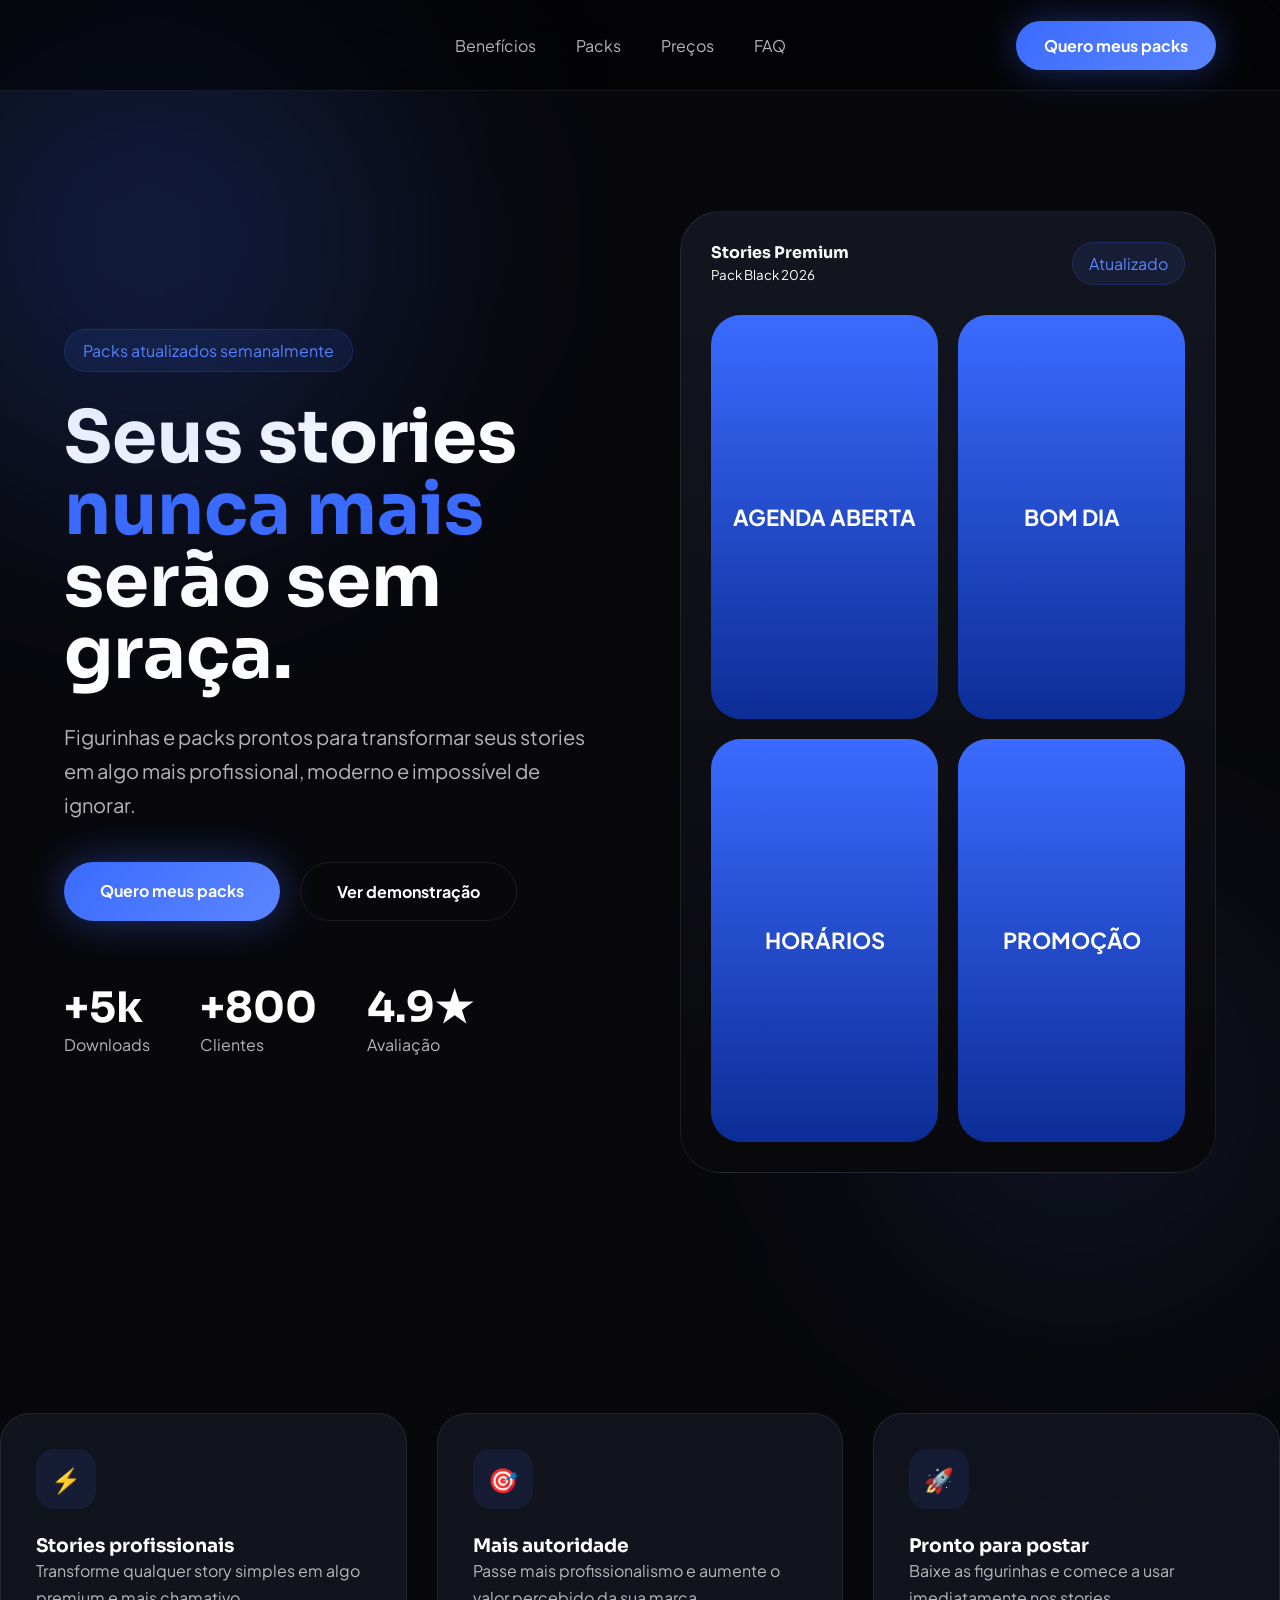
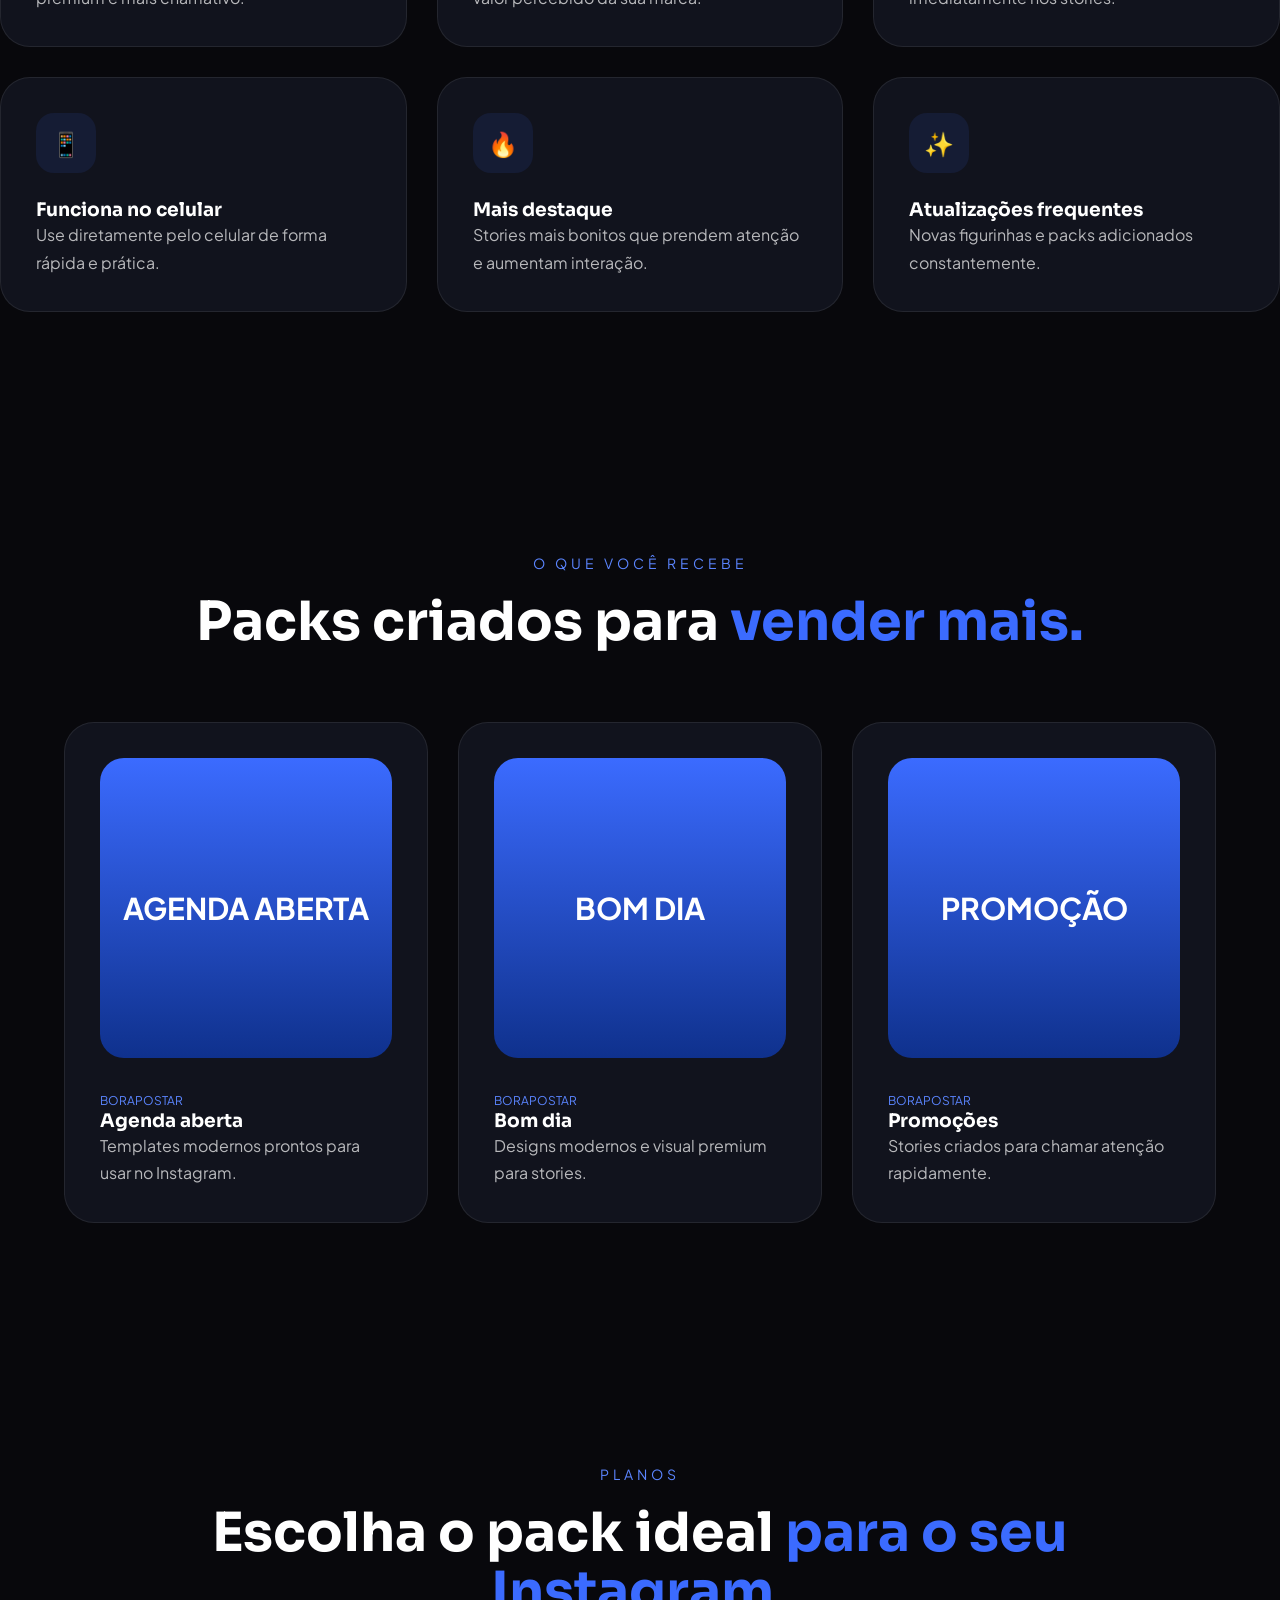
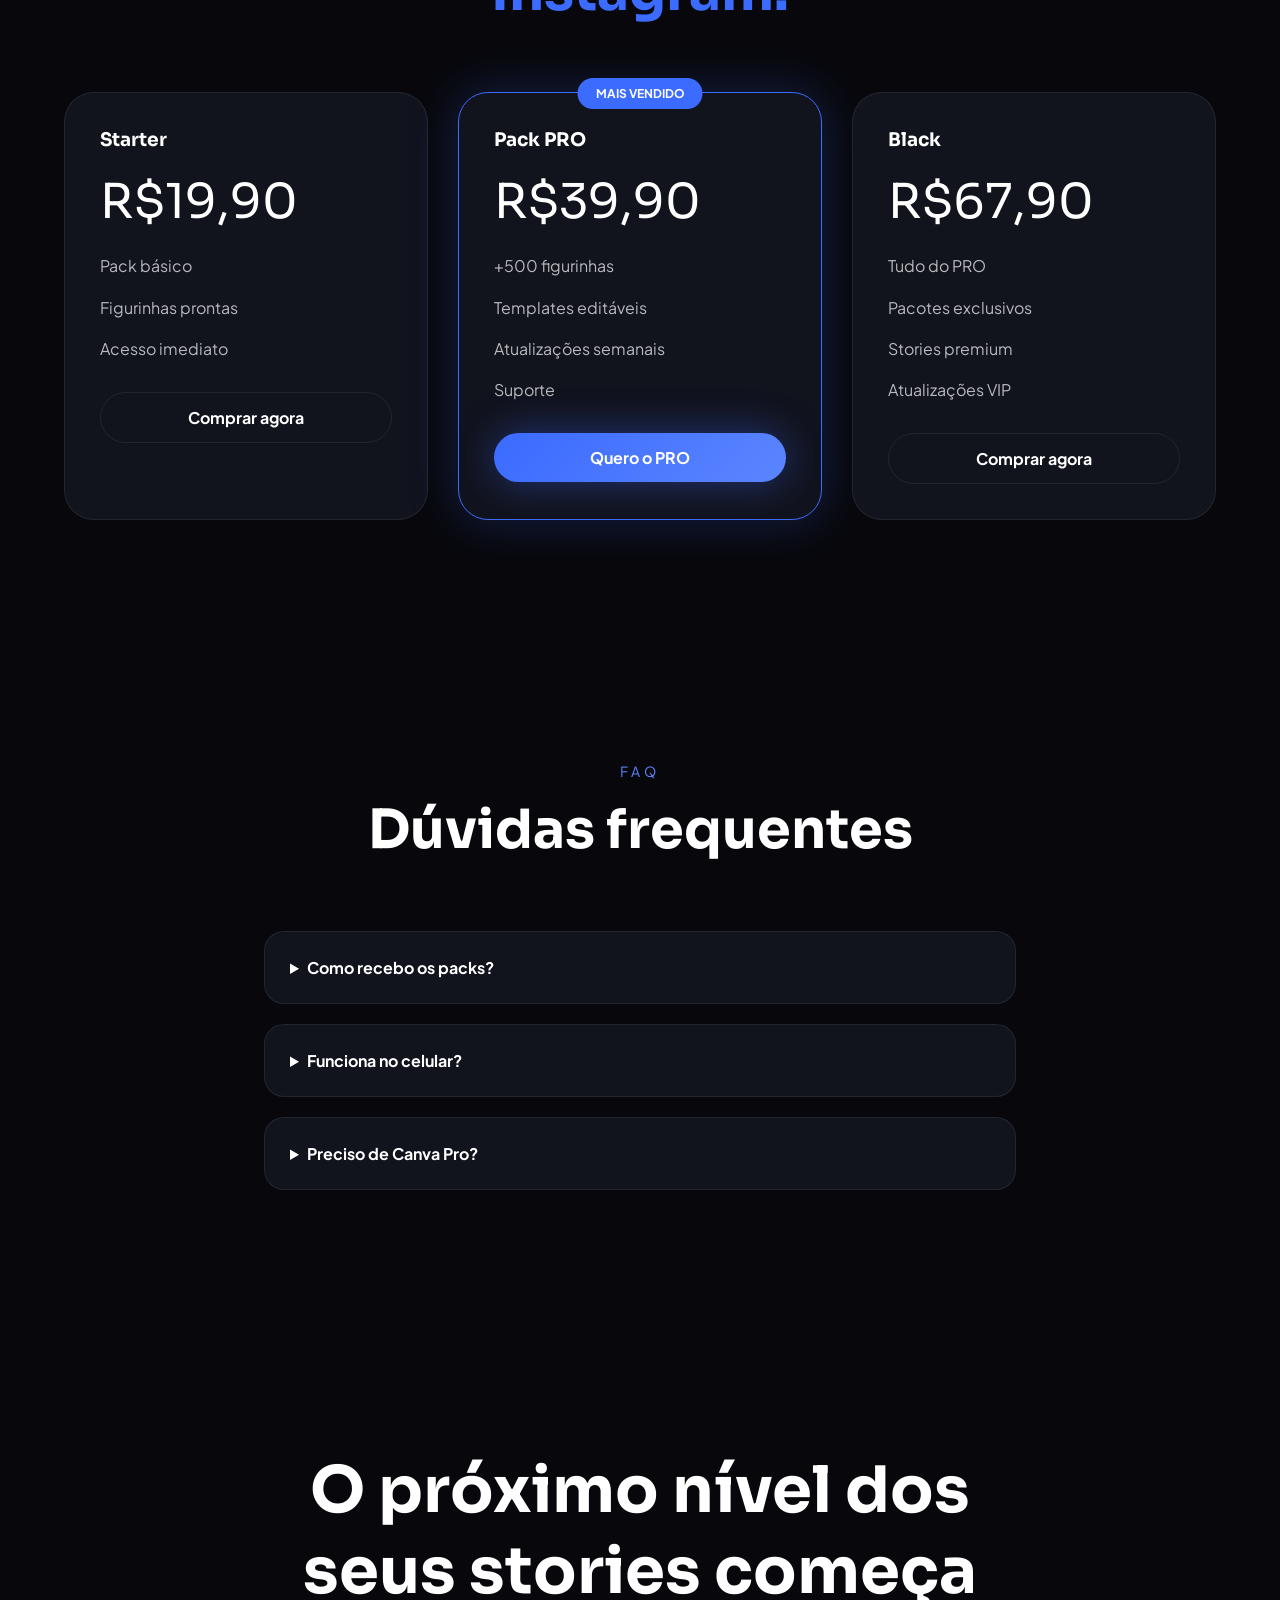
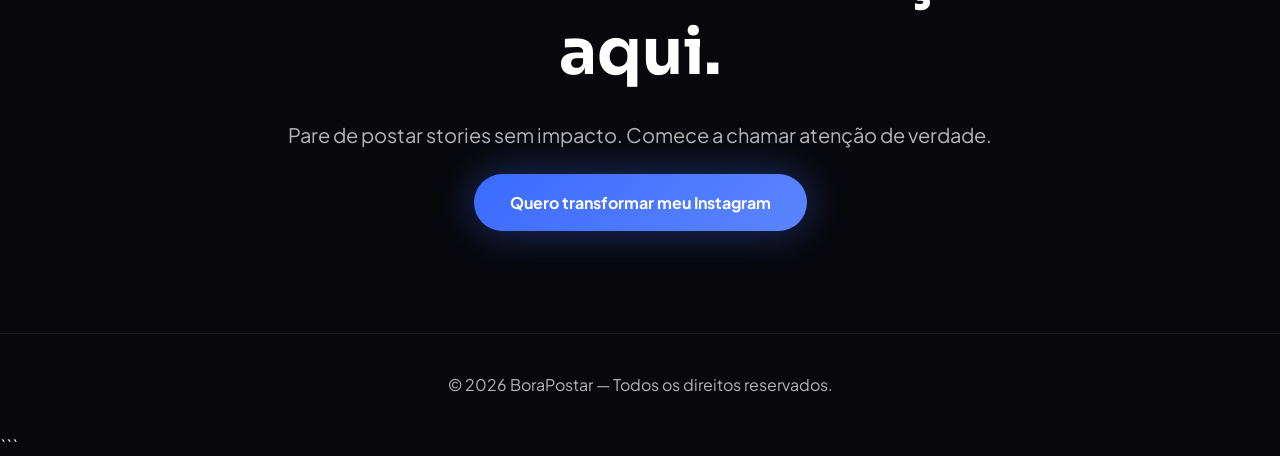
==== index.html @ 67ebe79f "tirando pasta" ====
<!DOCTYPE html>
<html lang="pt-BR">
<head>
  <meta charset="UTF-8">
  <meta name="viewport" content="width=device-width, initial-scale=1.0">
  <title>BoraPostar</title>

  <link rel="preconnect" href="https://fonts.googleapis.com">
  <link rel="preconnect" href="https://fonts.gstatic.com" crossorigin>

  <link href="https://fonts.googleapis.com/css2?family=Plus+Jakarta+Sans:wght@400;500;600;700;800&family=Sora:wght@600;700;800&display=swap" rel="stylesheet">

  <link rel="stylesheet" href="style.css">
</head>
<body>

  <header class="header">
    <div class="container nav">

      <div class="logo-area">
        <img src="img/LOGO-BORAPOSTAR-branca.png" alt="">
      </div>

      <nav>
        <a href="#beneficios">Benefícios</a>
        <a href="#packs">Packs</a>
        <a href="#precos">Preços</a>
        <a href="#faq">FAQ</a>
      </nav>

      <a href="#precos" class="btn-primary">
        Quero meus packs
      </a>

    </div>
  </header>


  <section class="hero">

    <div class="glow glow-1"></div>
    <div class="glow glow-2"></div>

    <div class="container hero-grid">

      <div class="hero-content">

        <div class="tag">
          Packs atualizados semanalmente
        </div>

        <h2>
          Seus stories
          <span>nunca mais</span>
          serão sem graça.
        </h2>

        <p>
          Figurinhas e packs prontos para transformar seus stories em algo mais profissional, moderno e impossível de ignorar.
        </p>

        <div class="hero-buttons">
          <a href="#precos" class="btn-primary large">
            Quero meus packs
          </a>

          <a href="#packs" class="btn-secondary large">
            Ver demonstração
          </a>
        </div>

        <div class="numbers">

          <div>
            <h3>+5k</h3>
            <span>Downloads</span>
          </div>

          <div>
            <h3>+800</h3>
            <span>Clientes</span>
          </div>

          <div>
            <h3>4.9★</h3>
            <span>Avaliação</span>
          </div>

        </div>

      </div>


      <div class="hero-card">

        <div class="card-header">
          <div>
            <h4>Stories Premium</h4>
            <small>Pack Black 2026</small>
          </div>

          <div class="badge">
            Atualizado
          </div>
        </div>


        <div class="story-grid">

          <div class="story-item">AGENDA ABERTA</div>
          <div class="story-item">BOM DIA</div>
          <div class="story-item">HORÁRIOS</div>
          <div class="story-item">PROMOÇÃO</div>

        </div>

      </div>

    </div>
  </section>


  <section class="benefits" id="beneficios">

    <div class="benefit-grid">

      <div class="benefit-card">
        <div class="icon">⚡</div>
        <h3>Stories profissionais</h3>
        <p>
          Transforme qualquer story simples em algo premium e mais chamativo.
        </p>
      </div>

      <div class="benefit-card">
        <div class="icon">🎯</div>
        <h3>Mais autoridade</h3>
        <p>
          Passe mais profissionalismo e aumente o valor percebido da sua marca.
        </p>
      </div>

      <div class="benefit-card">
        <div class="icon">🚀</div>
        <h3>Pronto para postar</h3>
        <p>
          Baixe as figurinhas e comece a usar imediatamente nos stories.
        </p>
      </div>

      <div class="benefit-card">
        <div class="icon">📱</div>
        <h3>Funciona no celular</h3>
        <p>
          Use diretamente pelo celular de forma rápida e prática.
        </p>
      </div>

      <div class="benefit-card">
        <div class="icon">🔥</div>
        <h3>Mais destaque</h3>
        <p>
          Stories mais bonitos que prendem atenção e aumentam interação.
        </p>
      </div>

      <div class="benefit-card">
        <div class="icon">✨</div>
        <h3>Atualizações frequentes</h3>
        <p>
          Novas figurinhas e packs adicionados constantemente.
        </p>
      </div>

    </div>

  </section>


  <section class="packs" id="packs">

    <div class="container">

      <div class="section-title">
        <span>O que você recebe</span>

        <h2>
          Packs criados para
          <strong>vender mais.</strong>
        </h2>
      </div>


      <div class="packs-grid">

        <div class="pack-card">
          <div class="pack-image">AGENDA ABERTA</div>

          <div class="pack-content">
            <span>BoraPostar</span>
            <h3>Agenda aberta</h3>
            <p>
              Templates modernos prontos para usar no Instagram.
            </p>
          </div>
        </div>


        <div class="pack-card">
          <div class="pack-image">BOM DIA</div>

          <div class="pack-content">
            <span>BoraPostar</span>
            <h3>Bom dia</h3>
            <p>
              Designs modernos e visual premium para stories.
            </p>
          </div>
        </div>


        <div class="pack-card">
          <div class="pack-image">PROMOÇÃO</div>

          <div class="pack-content">
            <span>BoraPostar</span>
            <h3>Promoções</h3>
            <p>
              Stories criados para chamar atenção rapidamente.
            </p>
          </div>
        </div>

      </div>

    </div>

  </section>


  <section class="pricing" id="precos">

    <div class="container">

      <div class="section-title">
        <span>Planos</span>

        <h2>
          Escolha o pack ideal
          <strong>para o seu Instagram.</strong>
        </h2>
      </div>


      <div class="pricing-grid">

        <div class="price-card">

          <h3>Starter</h3>

          <div class="price">
            R$19,90
          </div>

          <ul>
            <li>Pack básico</li>
            <li>Figurinhas prontas</li>
            <li>Acesso imediato</li>
          </ul>

          <a href="#" class="btn-secondary full">
            Comprar agora
          </a>

        </div>


        <div class="price-card featured">

          <div class="featured-tag">
            MAIS VENDIDO
          </div>

          <h3>Pack PRO</h3>

          <div class="price">
            R$39,90
          </div>

          <ul>
            <li>+500 figurinhas</li>
            <li>Templates editáveis</li>
            <li>Atualizações semanais</li>
            <li>Suporte</li>
          </ul>

          <a href="#" class="btn-primary full">
            Quero o PRO
          </a>

        </div>


        <div class="price-card">

          <h3>Black</h3>

          <div class="price">
            R$67,90
          </div>

          <ul>
            <li>Tudo do PRO</li>
            <li>Pacotes exclusivos</li>
            <li>Stories premium</li>
            <li>Atualizações VIP</li>
          </ul>

          <a href="#" class="btn-secondary full">
            Comprar agora
          </a>

        </div>

      </div>

    </div>

  </section>


  <section class="faq" id="faq">

    <div class="container small">

      <div class="section-title">
        <span>FAQ</span>

        <h2>
          Dúvidas frequentes
        </h2>
      </div>


      <div class="faq-list">

        <details>
          <summary>Como recebo os packs?</summary>
          <p>
            Após a compra você recebe acesso imediato.
          </p>
        </details>


        <details>
          <summary>Funciona no celular?</summary>
          <p>
            Sim. Você consegue usar tudo pelo celular.
          </p>
        </details>


        <details>
          <summary>Preciso de Canva Pro?</summary>
          <p>
            Não. A maioria dos packs funciona no Canva gratuito.
          </p>
        </details>

      </div>

    </div>

  </section>


  <section class="final-cta">

    <div class="container small">

      <h2>
        O próximo nível dos seus stories começa aqui.
      </h2>

      <p>
        Pare de postar stories sem impacto. Comece a chamar atenção de verdade.
      </p>

      <a href="#precos" class="btn-primary large">
        Quero transformar meu Instagram
      </a>

    </div>

  </section>


  <footer>
    <div class="container footer-content">
      <p>© 2026 BoraPostar — Todos os direitos reservados.</p>
    </div>
  </footer>

</body>
</html>
```
---- style.css ----
:root {
  --bg: #08080c;
  --card: #11131d;
  --blue: #3b6bff;
  --blueGlow: #5b85ff;
  --white: #ffffff;
  --text: rgba(255,255,255,0.7);
  --border: rgba(255,255,255,0.08);
}

* {
  margin: 0;
  padding: 0;
  box-sizing: border-box;
}

html {
  scroll-behavior: smooth;
}

body {
  background: var(--bg);
  color: var(--white);
  font-family: 'Plus Jakarta Sans', sans-serif;
  overflow-x: hidden;
}

.container {
  width: 100%;
  max-width: 1200px;
  margin: auto;
  padding: 0 24px;
}

.small {
  max-width: 800px;
}

h1,h2,h3,h4 {
  font-family: 'Sora', sans-serif;
}

.header {
  position: sticky;
  top: 0;
  z-index: 999;
  backdrop-filter: blur(20px);
  background: rgba(0,0,0,0.5);
  border-bottom: 1px solid var(--border);
}

.nav {
  display: flex;
  align-items: center;
  justify-content: space-between;
  height: 90px;
}

.logo-area {
  display: flex;
  align-items: center;
  gap: 10px;
}

.logo-area img{
  width: 160px;
  height: auto;
}


.logo-icon {
  width: 45px;
  height: 45px;
  border-radius: 14px;
  display: flex;
  align-items: center;
  justify-content: center;
  background: linear-gradient(135deg, var(--blue), var(--blueGlow));
  font-weight: bold;
  box-shadow: 0 0 30px rgba(59,107,255,0.4);
}

nav {
  display: flex;
  gap: 40px;
}

nav a {
  color: rgba(255,255,255,0.7);
  text-decoration: none;
  transition: 0.3s;
}

nav a:hover {
  color: white;
}

.btn-primary,
.btn-secondary {
  padding: 14px 28px;
  border-radius: 999px;
  text-decoration: none;
  font-weight: 700;
  transition: 0.3s;
}

.btn-primary {
  background: linear-gradient(135deg, var(--blue), var(--blueGlow));
  color: white;
  box-shadow: 0 0 40px rgba(59,107,255,0.4);
}

.btn-primary:hover {
  transform: translateY(-3px);
}

.btn-secondary {
  border: 1px solid var(--border);
  color: white;
}

.large {
  padding: 18px 36px;
}

.full {
  width: 100%;
  display: block;
  text-align: center;
}

.hero {
  position: relative;
  padding: 120px 0;
}

.glow {
  position: absolute;
  border-radius: 999px;
  filter: blur(120px);
}

.glow-1 {
  width: 500px;
  height: 500px;
  background: rgba(59,107,255,0.2);
  top: -100px;
  left: -100px;
}

.glow-2 {
  width: 400px;
  height: 400px;
  background: rgba(91,133,255,0.1);
  bottom: 0;
  right: 0;
}

.hero-grid {
  display: grid;
  grid-template-columns: 1fr 1fr;
  gap: 80px;
  align-items: center;
}

.tag {
  display: inline-block;
  padding: 10px 18px;
  border-radius: 999px;
  background: rgba(59,107,255,0.1);
  border: 1px solid rgba(59,107,255,0.2);
  color: var(--blueGlow);
  margin-bottom: 30px;
}

.hero-content h2 {
  font-size: 72px;
  line-height: 1;
  margin-bottom: 30px;
}

.hero-content h2 span {
  color: var(--blue);
}

.hero-content p {
  color: var(--text);
  font-size: 20px;
  line-height: 1.7;
  margin-bottom: 40px;
}

.hero-buttons {
  display: flex;
  gap: 20px;
  margin-bottom: 60px;
}

.numbers {
  display: flex;
  gap: 50px;
}

.numbers h3 {
  font-size: 42px;
}

.numbers span {
  color: var(--text);
}

.hero-card {
  background: linear-gradient(180deg,#131620,#09090c);
  border: 1px solid var(--border);
  border-radius: 40px;
  padding: 30px;
  position: relative;
}

.card-header {
  display: flex;
  justify-content: space-between;
  margin-bottom: 30px;
}

.badge {
  background: rgba(59,107,255,0.1);
  border: 1px solid rgba(59,107,255,0.2);
  color: var(--blueGlow);
  padding: 10px 16px;
  border-radius: 999px;
}

.story-grid {
  display: grid;
  grid-template-columns: 1fr 1fr;
  gap: 20px;
}

.story-item {
  aspect-ratio: 9/16;
  border-radius: 30px;
  background: linear-gradient(180deg,var(--blue),#0c2d96);
  display: flex;
  align-items: center;
  justify-content: center;
  text-align: center;
  font-size: 22px;
  font-weight: bold;
  padding: 20px;
}

.benefits,
.packs,
.pricing,
.faq,
.final-cta {
  padding: 120px 0;
}

.section-title {
  text-align: center;
  margin-bottom: 70px;
}

.section-title span {
  color: var(--blueGlow);
  text-transform: uppercase;
  letter-spacing: 4px;
  font-size: 14px;
}

.section-title h2 {
  font-size: 54px;
  margin-top: 20px;
  line-height: 1.1;
}

.section-title h2 strong {
  color: var(--blue);
}

.benefit-grid,
.packs-grid,
.pricing-grid {
  display: grid;
  grid-template-columns: repeat(3,1fr);
  gap: 30px;
}

.benefit-card,
.pack-card,
.price-card {
  background: var(--card);
  border: 1px solid var(--border);
  border-radius: 30px;
  padding: 35px;
}

.icon {
  width: 60px;
  height: 60px;
  border-radius: 18px;
  background: rgba(59,107,255,0.1);
  display: flex;
  align-items: center;
  justify-content: center;
  margin-bottom: 25px;
  font-size: 24px;
}

.benefit-card p,
.pack-content p,
.price-card li,
.faq p,
.final-cta p {
  color: var(--text);
  line-height: 1.7;
}

.pack-image {
  height: 300px;
  border-radius: 24px;
  background: linear-gradient(180deg,var(--blue),#0f318d);
  display: flex;
  align-items: center;
  justify-content: center;
  font-size: 30px;
  font-weight: bold;
  margin-bottom: 30px;
}

.pack-content span {
  color: var(--blueGlow);
  text-transform: uppercase;
  font-size: 12px;
}

.price-card {
  position: relative;
}

.featured {
  border: 1px solid var(--blue);
  box-shadow: 0 0 50px rgba(59,107,255,0.25);
}

.featured-tag {
  position: absolute;
  top: -15px;
  left: 50%;
  transform: translateX(-50%);
  background: var(--blue);
  padding: 8px 18px;
  border-radius: 999px;
  font-size: 12px;
  font-weight: bold;
}

.price {
  font-size: 48px;
  font-family: 'Sora';
  margin: 20px 0;
}

.price-card ul {
  list-style: none;
  margin-bottom: 30px;
}

.price-card li {
  margin-bottom: 14px;
}

.faq-list details {
  background: var(--card);
  border: 1px solid var(--border);
  border-radius: 20px;
  padding: 25px;
  margin-bottom: 20px;
}

summary {
  cursor: pointer;
  font-weight: bold;
}

.faq p {
  margin-top: 15px;
}

.final-cta {
  text-align: center;
}

.final-cta h2 {
  font-size: 64px;
  margin-bottom: 25px;
}

.final-cta p {
  margin-bottom: 40px;
  font-size: 20px;
}

footer {
  border-top: 1px solid var(--border);
  padding: 40px 0;
}

.footer-content {
  text-align: center;
  color: var(--text);
}

@media(max-width: 980px) {

  .hero-grid,
  .benefit-grid,
  .packs-grid,
  .pricing-grid {
    grid-template-columns: 1fr;
  }

  nav {
    display: none;
  }

  .hero-content h2,
  .section-title h2,
  .final-cta h2 {
    font-size: 42px;
  }

  .hero-buttons,
  .numbers {
    flex-direction: column;
  }

}
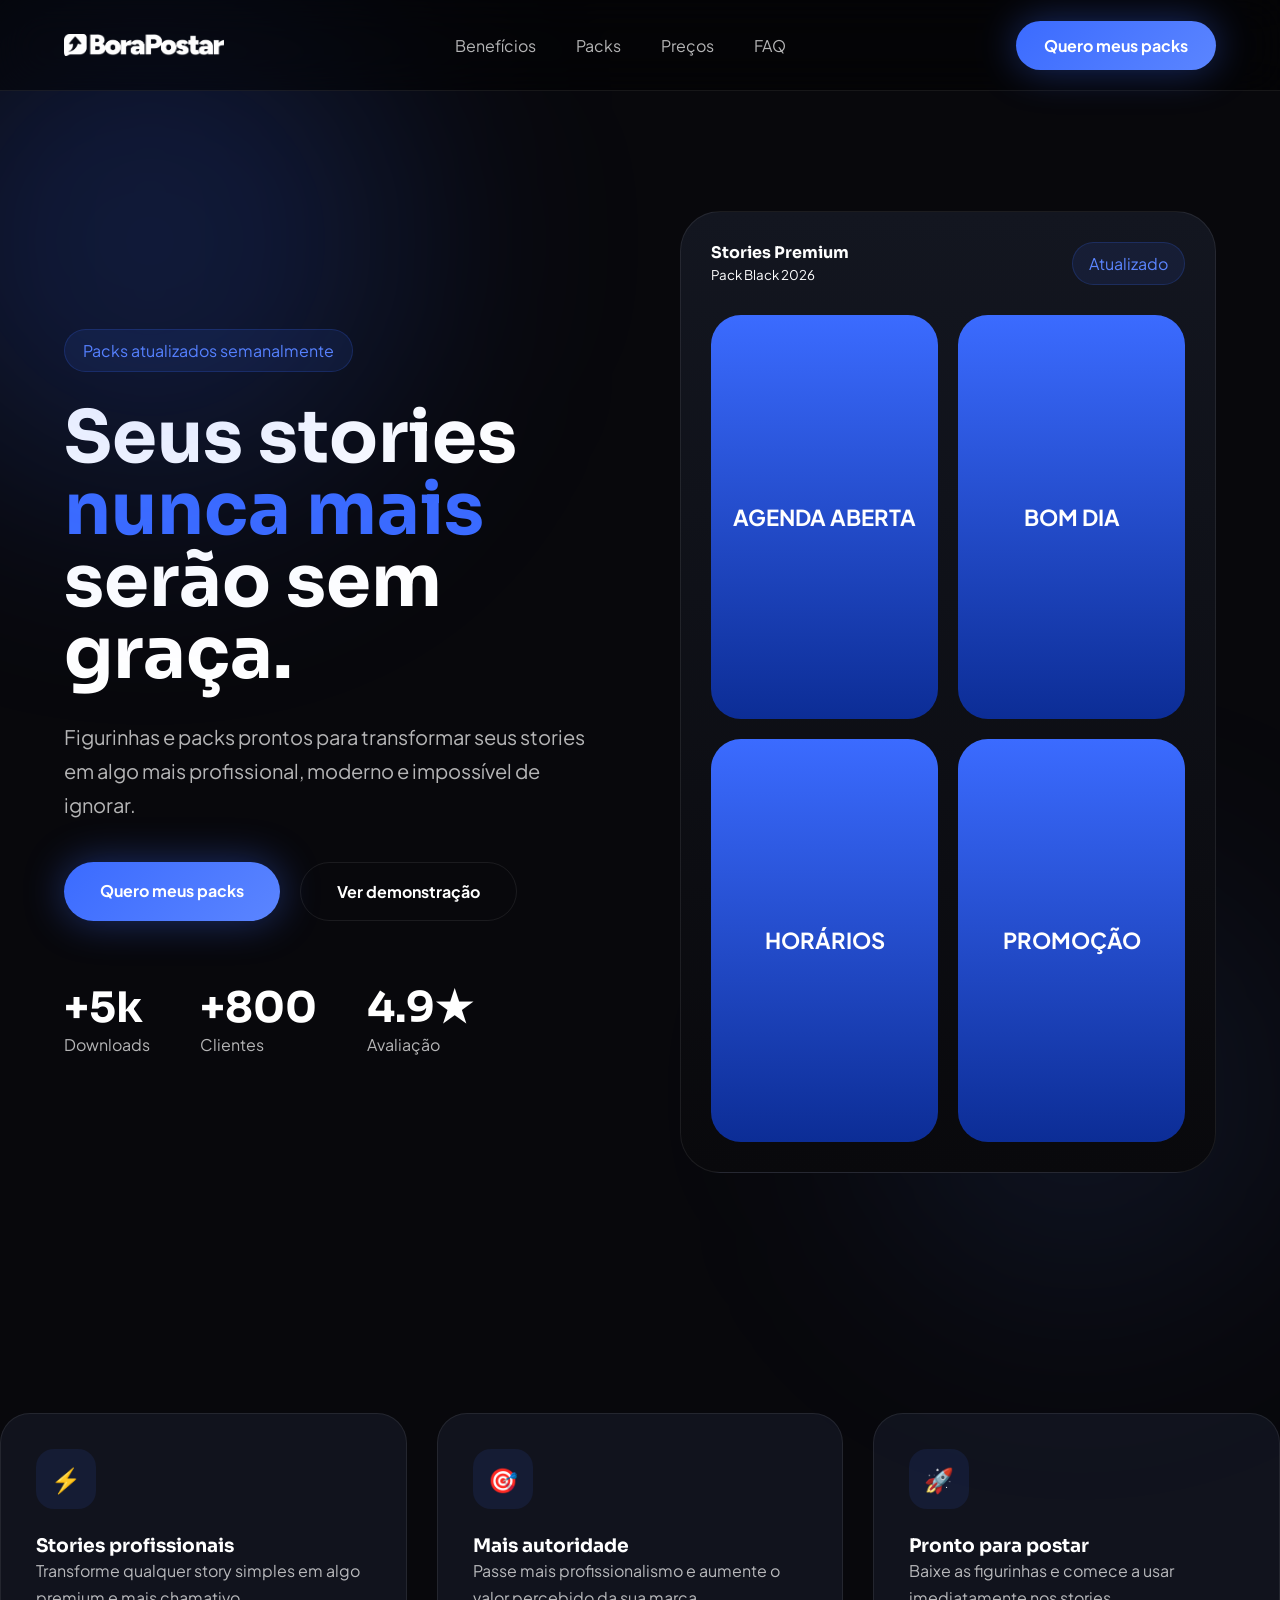
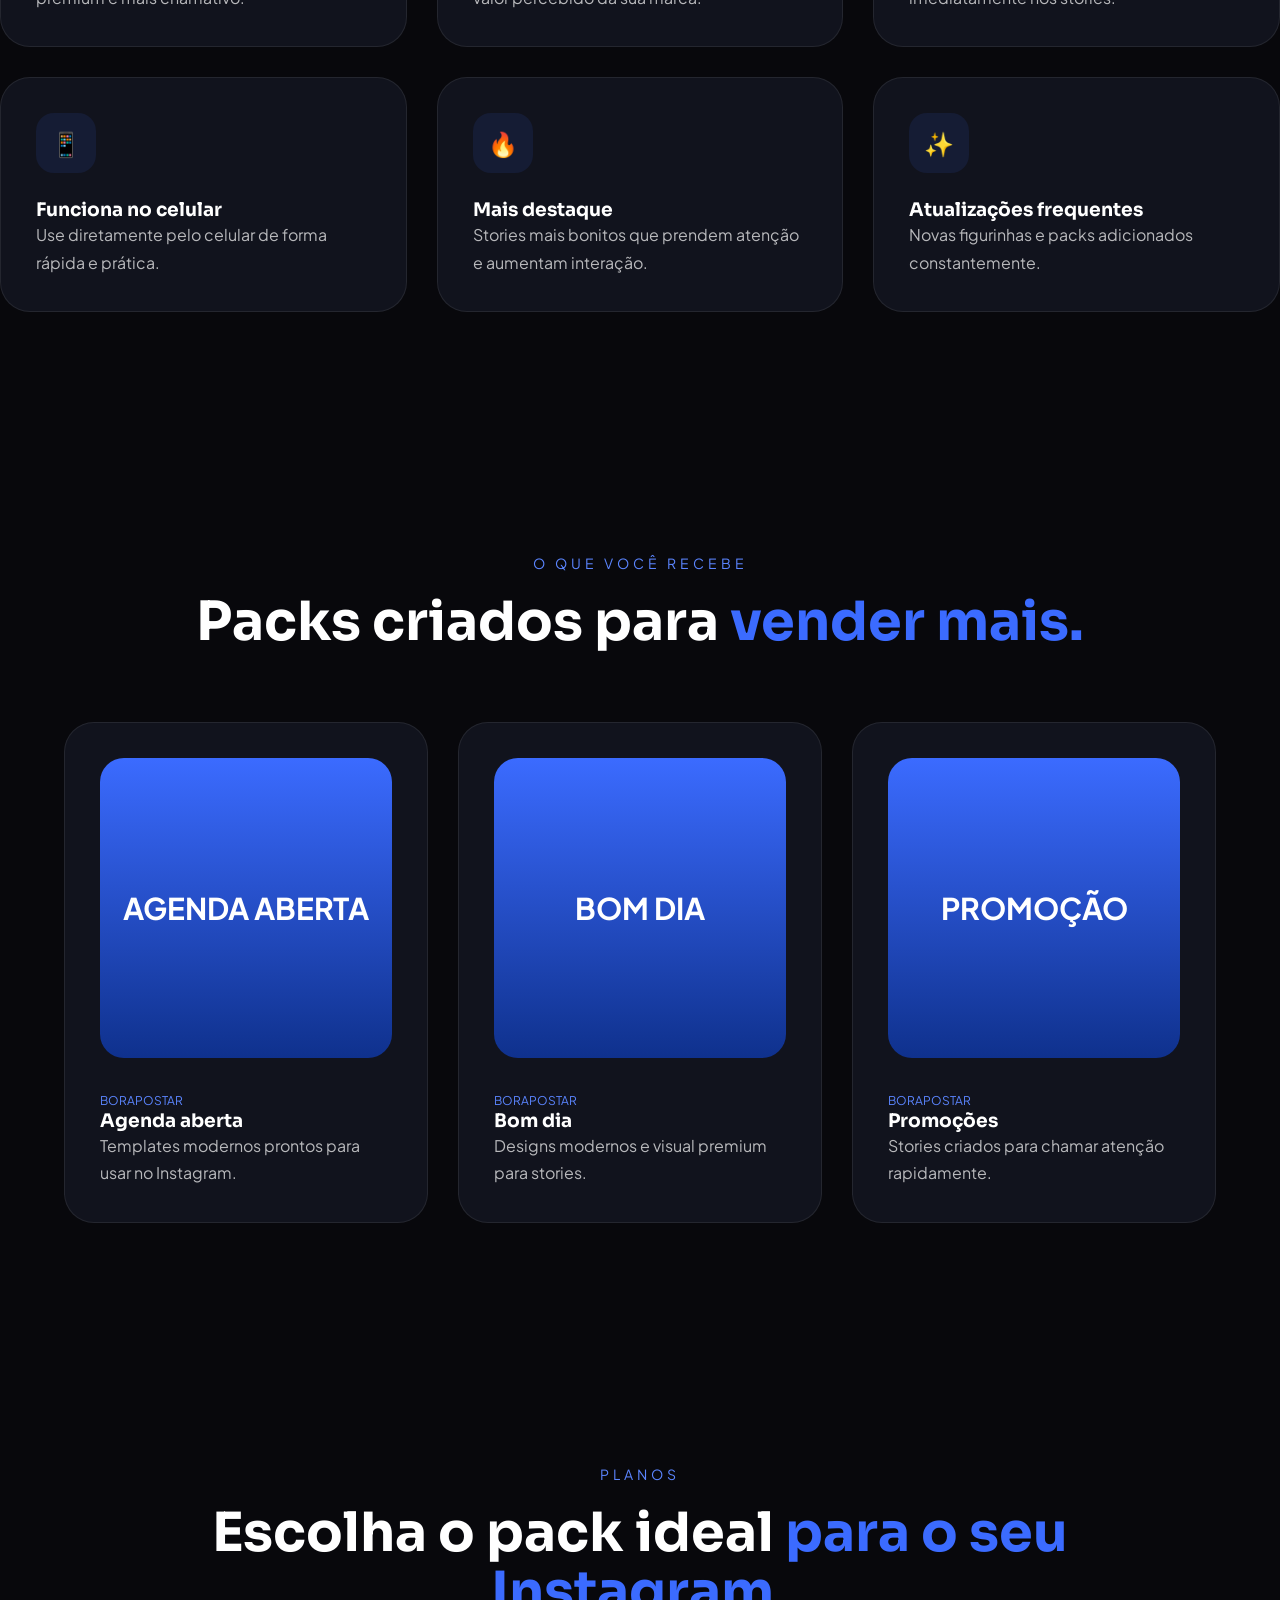
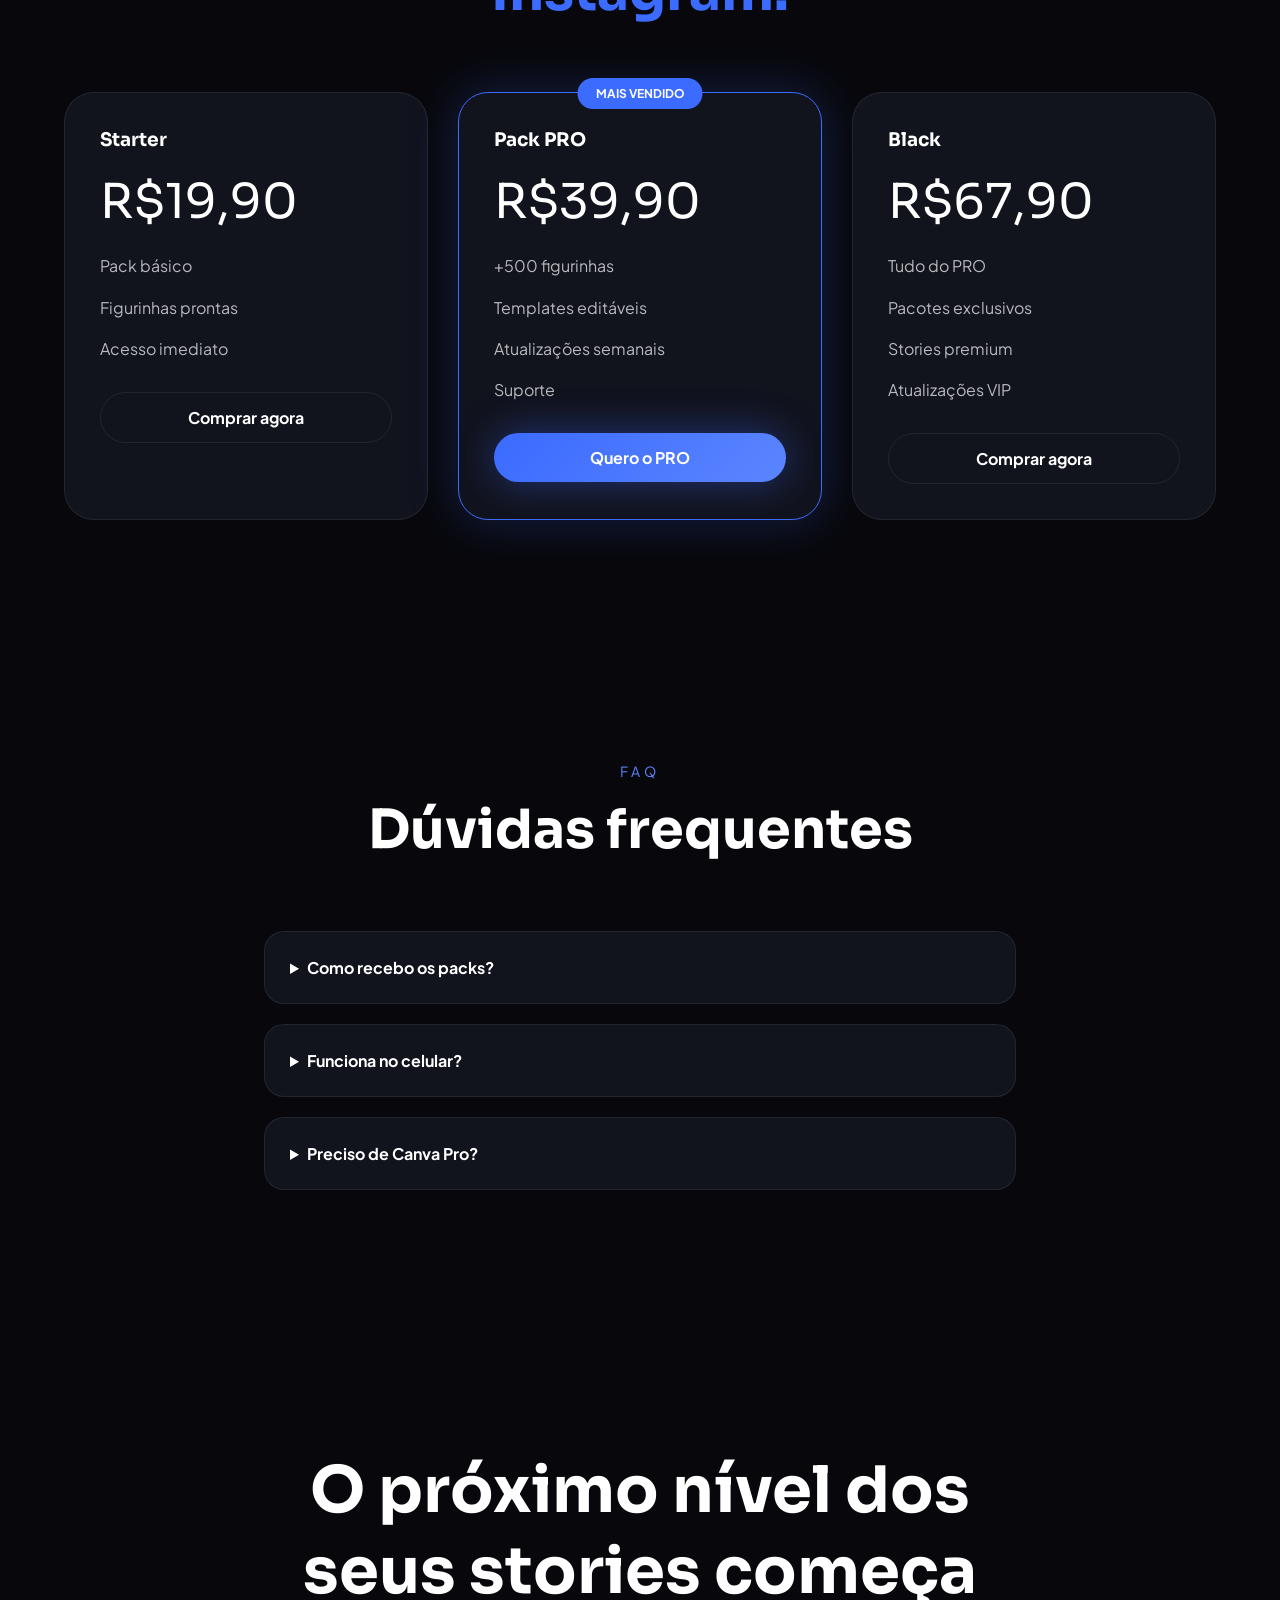
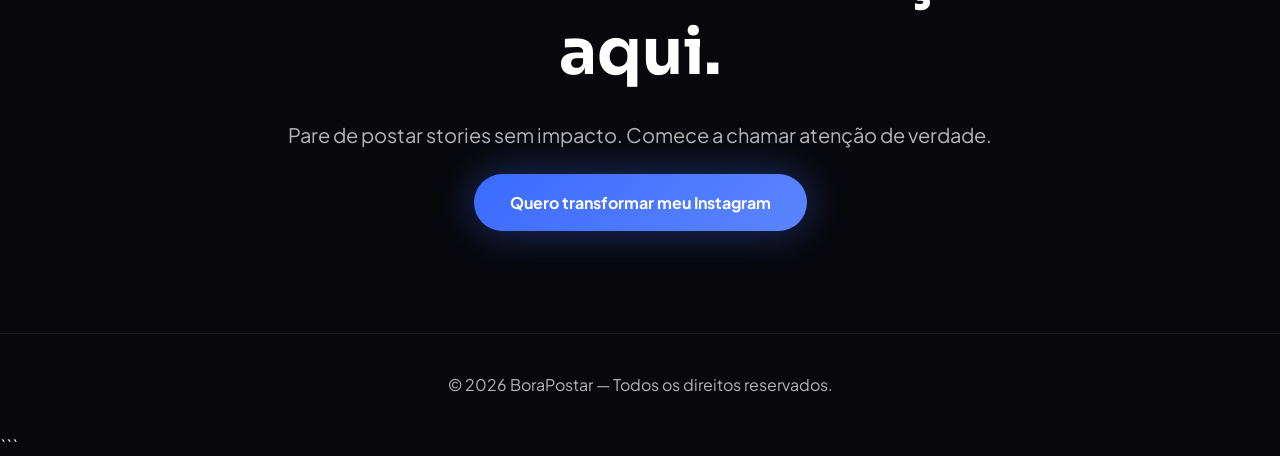
==== commit e60a2768: "Update index.html" ====
--- a/index.html
+++ b/index.html
@@ -19,7 +19,7 @@
     <div class="container nav">
 
       <div class="logo-area">
-        <img src="img/LOGO-BORAPOSTAR-branca.png" alt="">
+        <img src="LOGO-BORAPOSTAR-branca.png" alt="">
       </div>
 
       <nav>
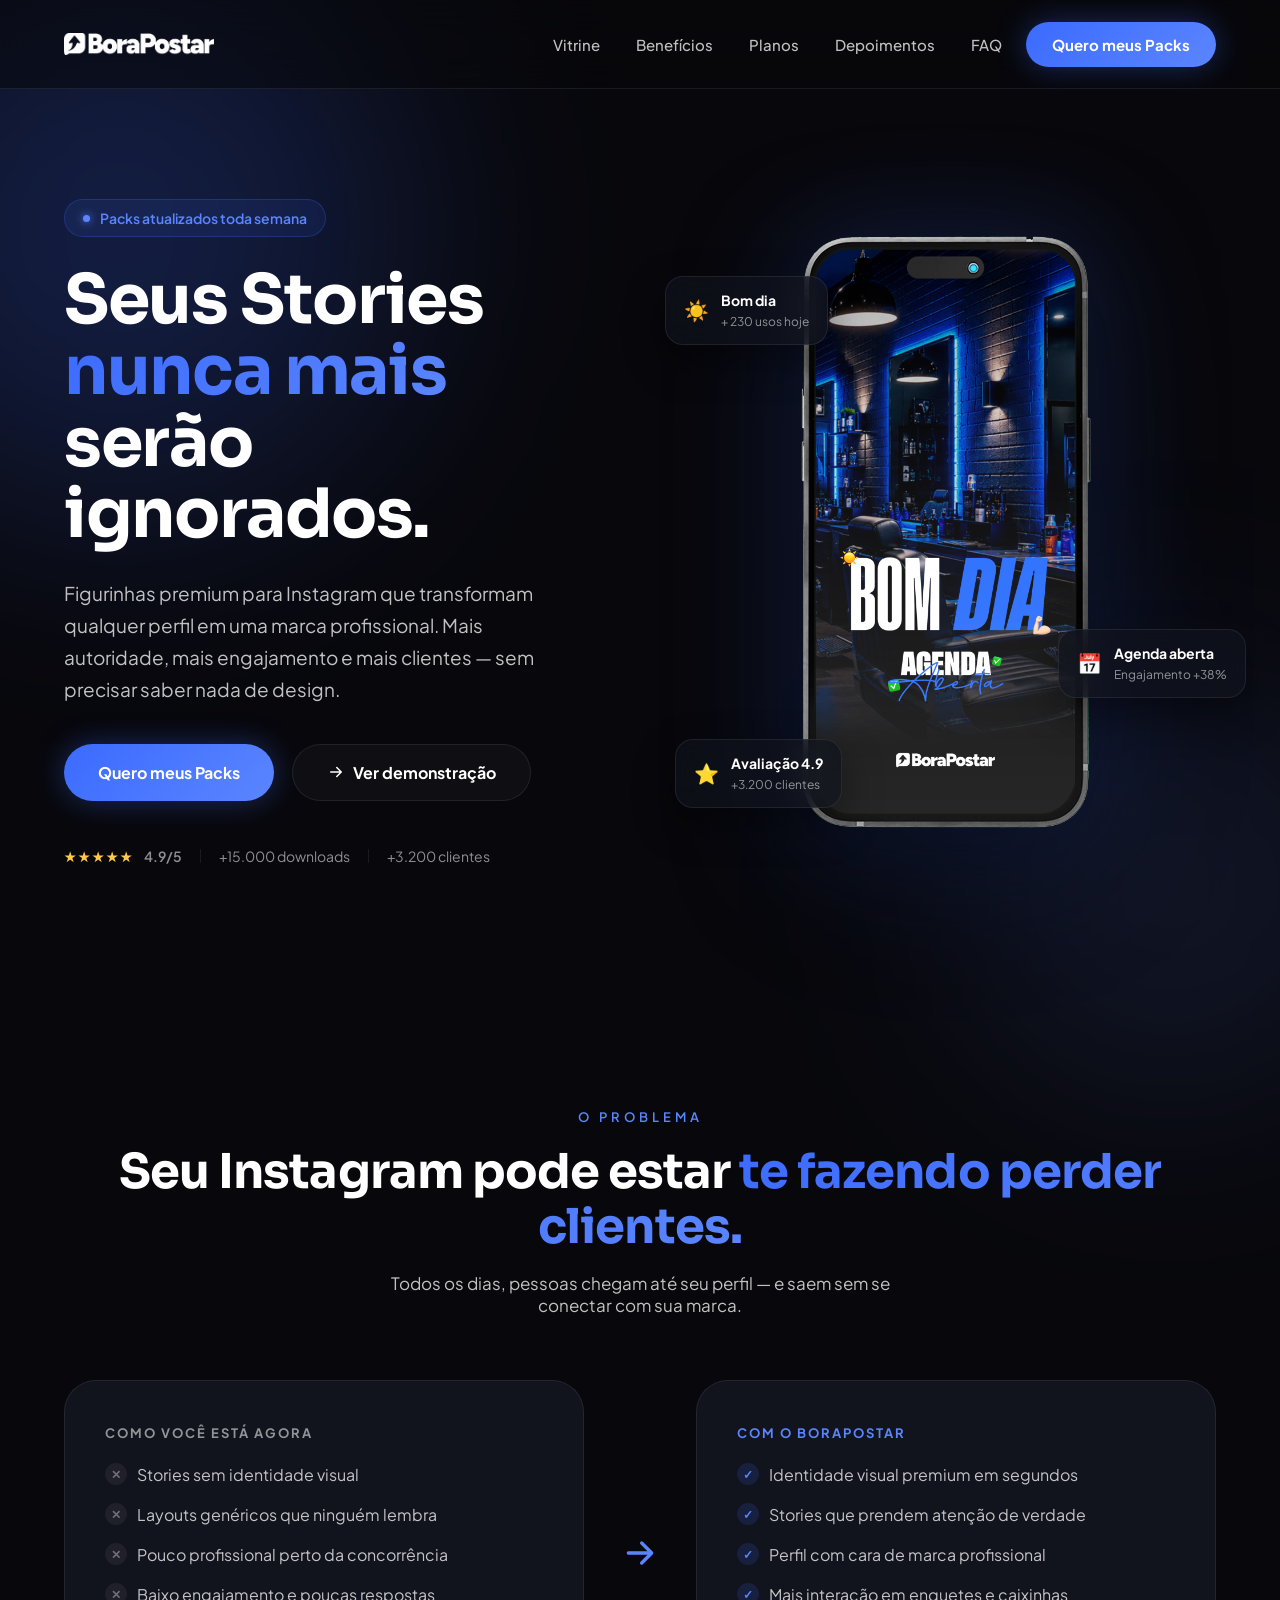
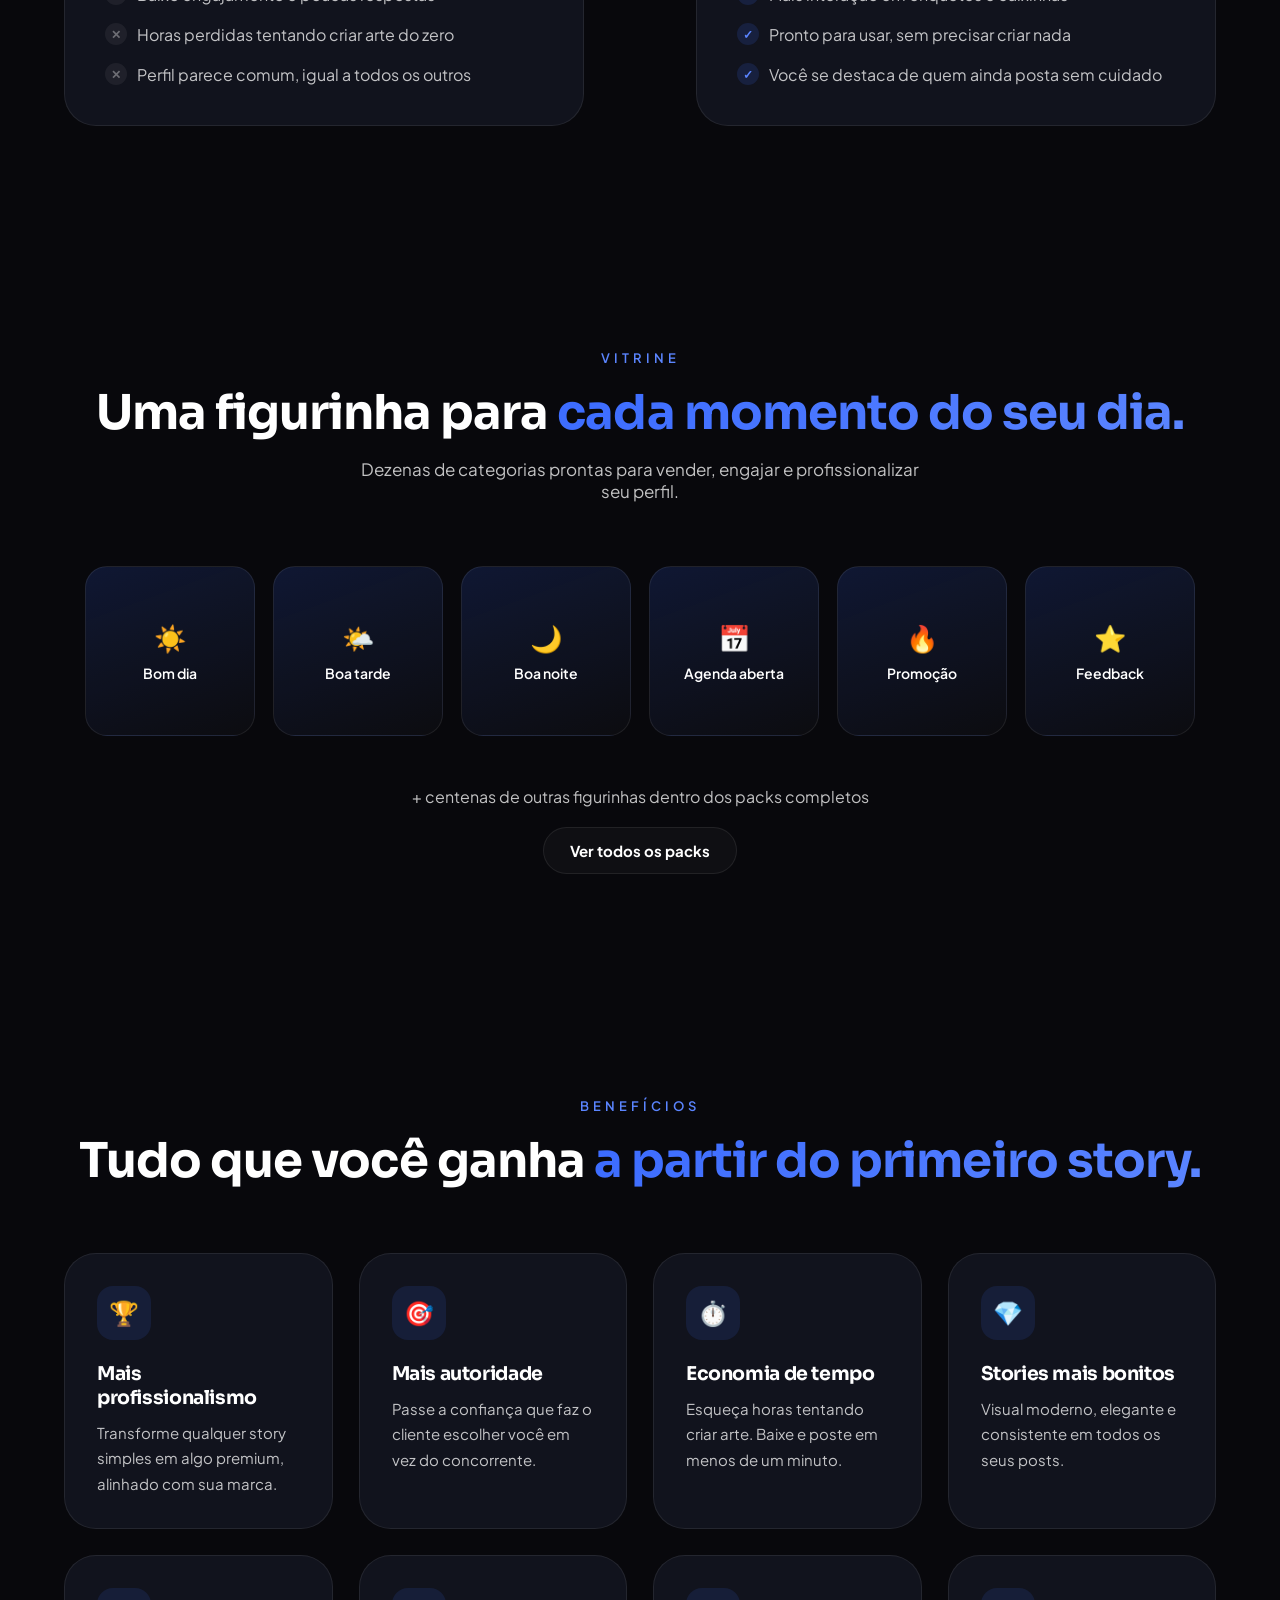
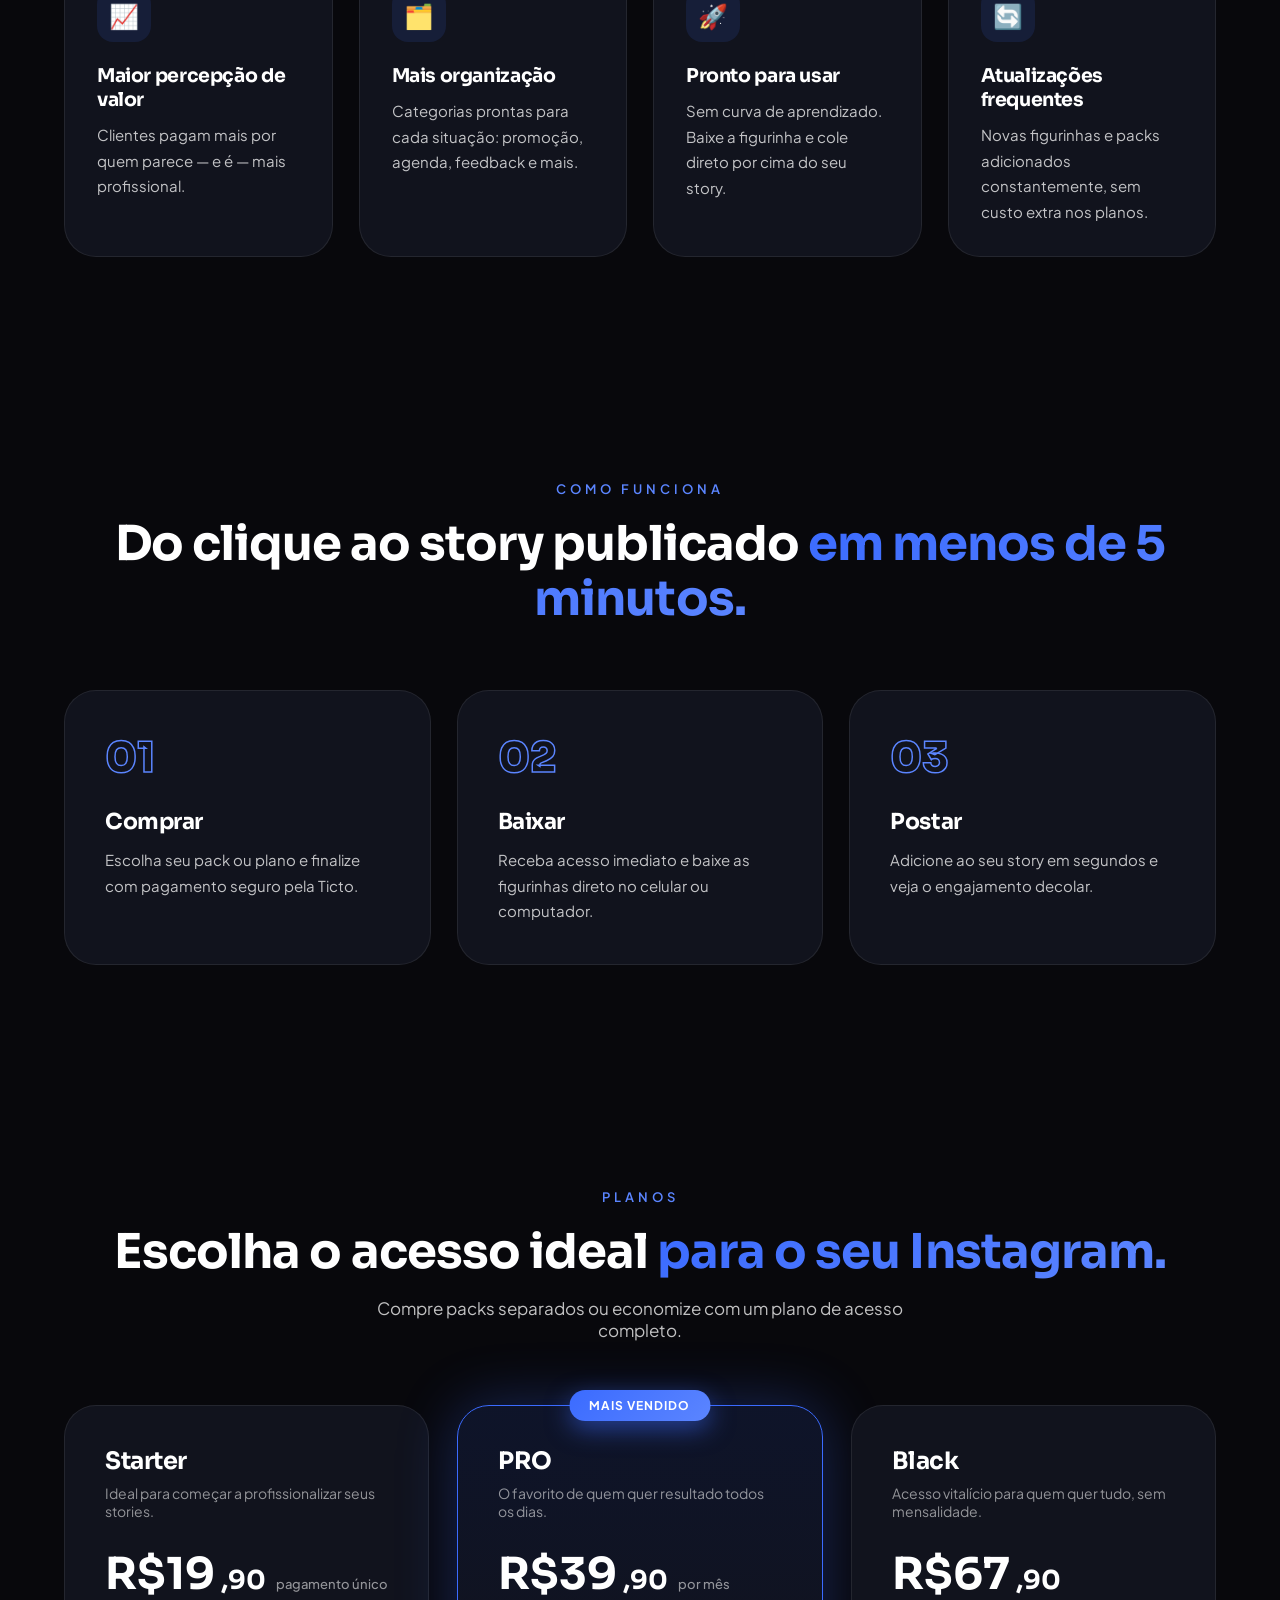
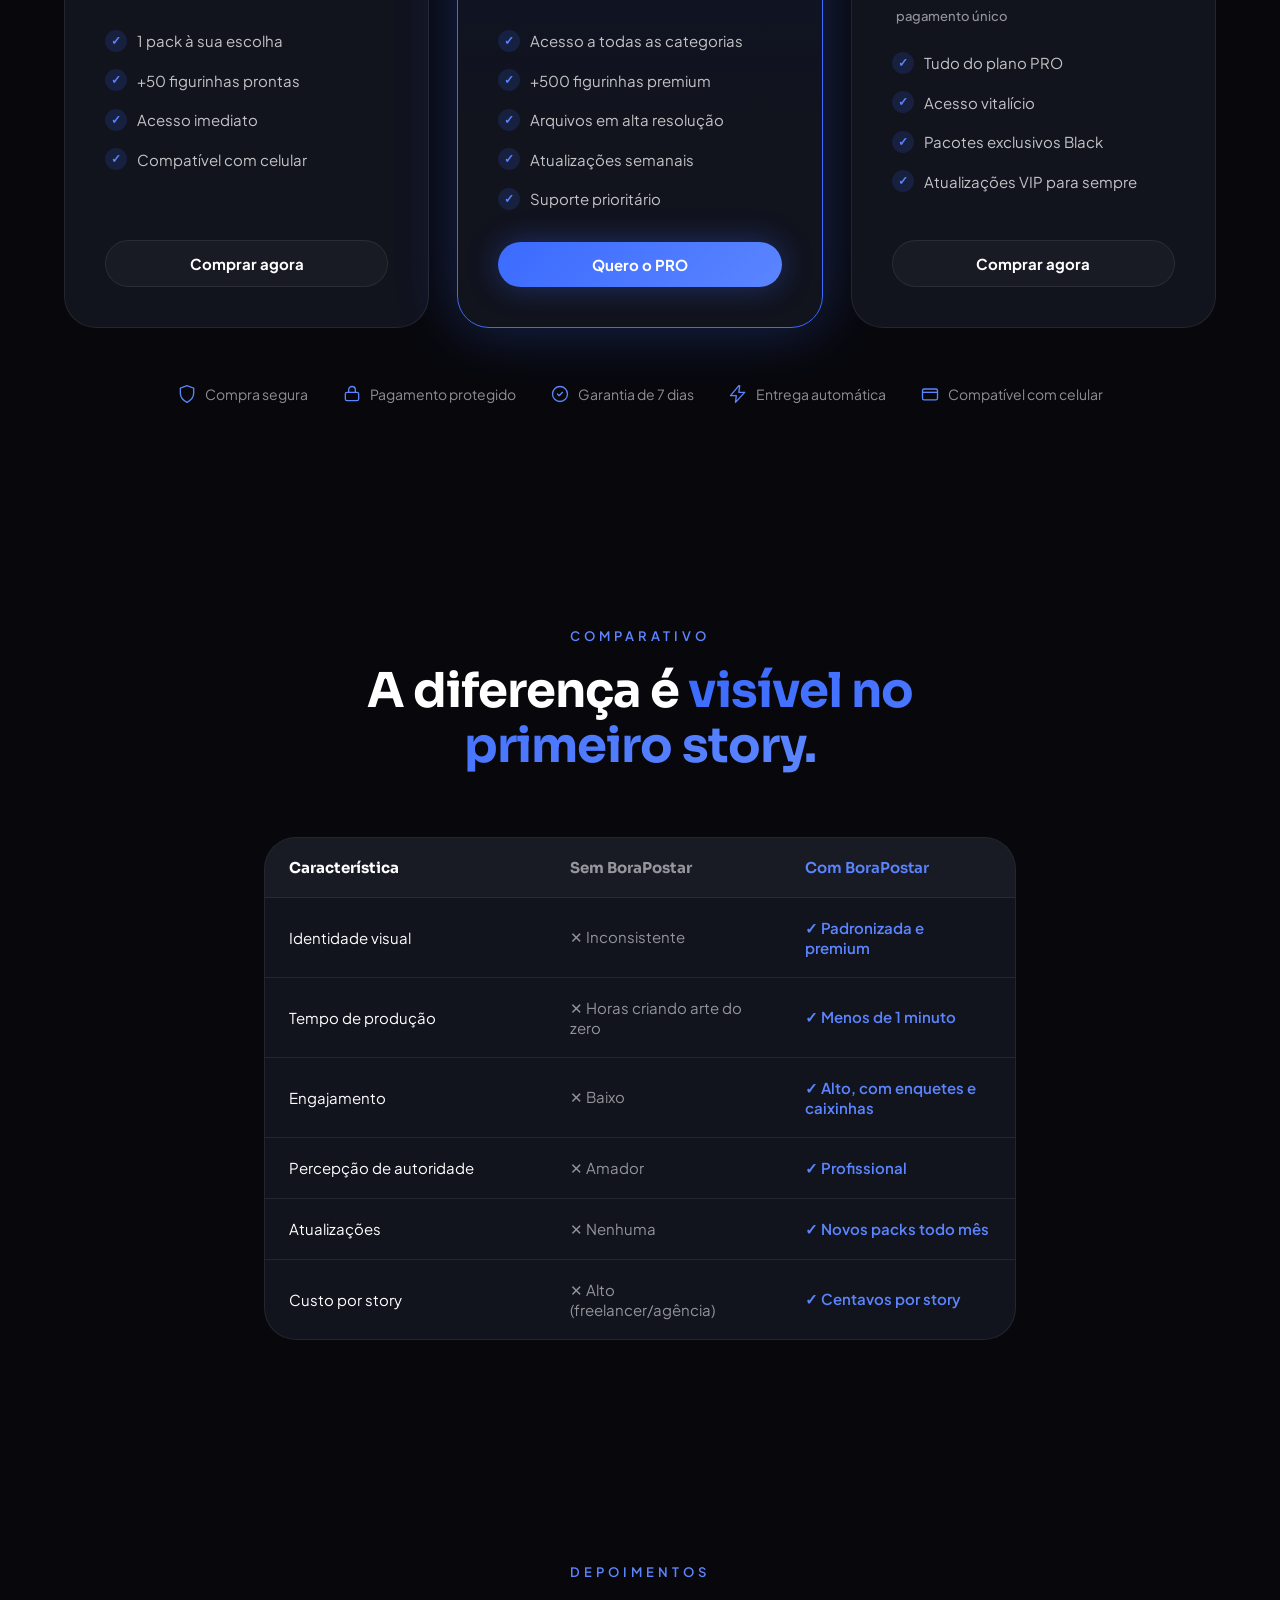
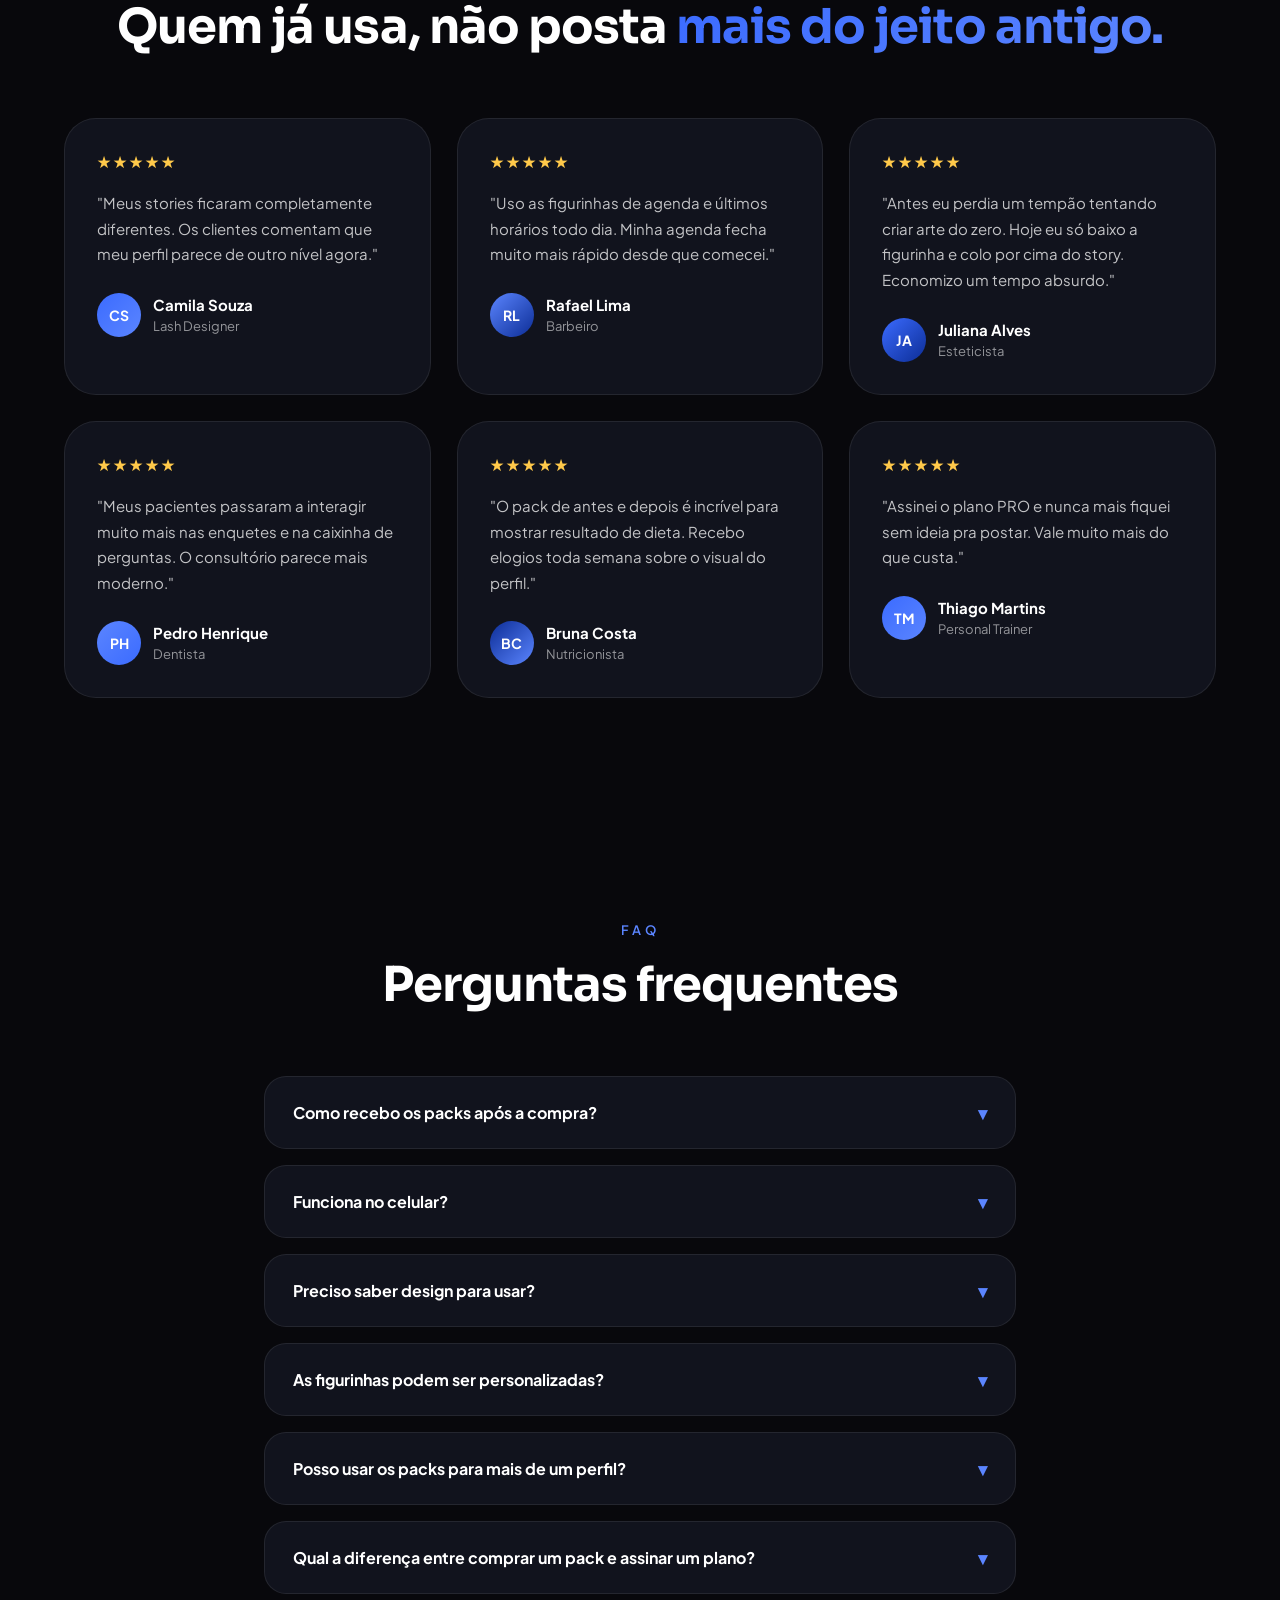
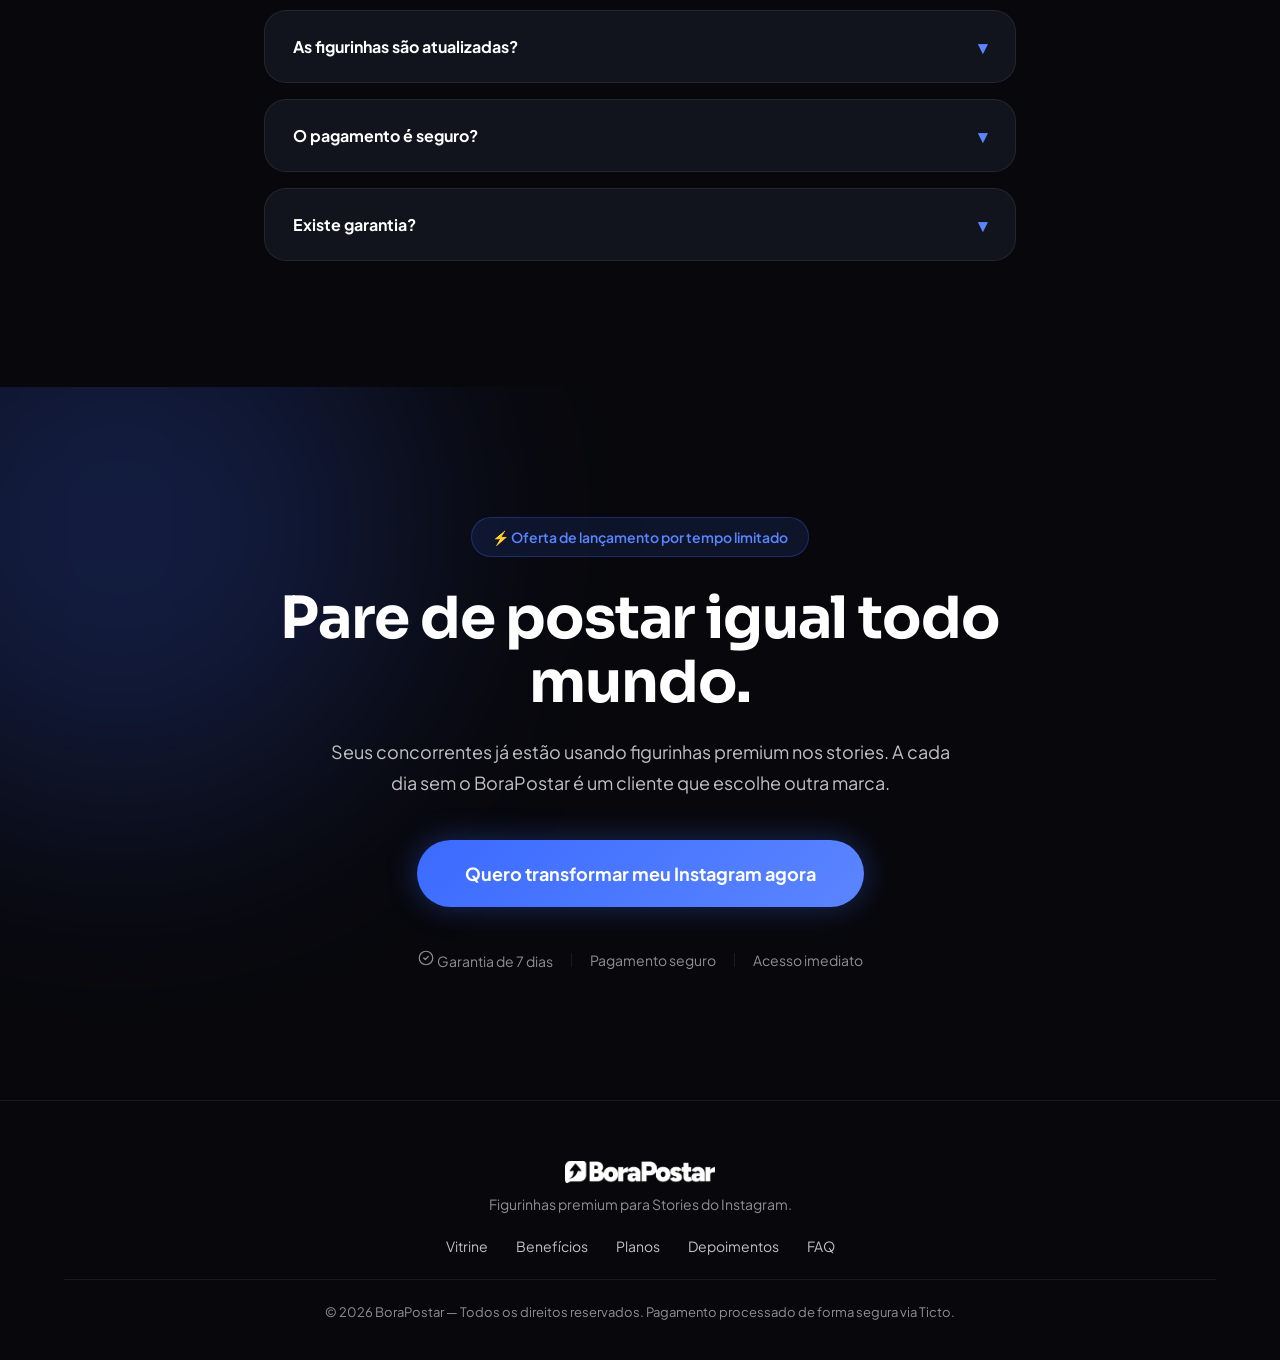
==== commit 8a83816d: "melhorando a lp" ====
--- a/index.html
+++ b/index.html
@@ -1,120 +1,214 @@
-
 <!DOCTYPE html>
 <html lang="pt-BR">
 <head>
   <meta charset="UTF-8">
   <meta name="viewport" content="width=device-width, initial-scale=1.0">
-  <title>BoraPostar</title>
+  <title>BoraPostar — Figurinhas premium para Stories do Instagram</title>
+  <meta name="description" content="Packs de figurinhas premium para Stories do Instagram. Deixe seu perfil mais profissional, aumente o engajamento e venda mais — sem precisar de design.">
+
+  <link rel="icon" href="LOGO-BORAPOSTAR-branca.png">
 
   <link rel="preconnect" href="https://fonts.googleapis.com">
   <link rel="preconnect" href="https://fonts.gstatic.com" crossorigin>
-
   <link href="https://fonts.googleapis.com/css2?family=Plus+Jakarta+Sans:wght@400;500;600;700;800&family=Sora:wght@600;700;800&display=swap" rel="stylesheet">
 
   <link rel="stylesheet" href="style.css">
 </head>
 <body>
 
-  <header class="header">
+  <header class="header" id="header">
     <div class="container nav">
 
-      <div class="logo-area">
-        <img src="LOGO-BORAPOSTAR-branca.png" alt="">
-      </div>
-
-      <nav>
+      <a href="#topo" class="logo-area">
+        <img src="LOGO-BORAPOSTAR-branca.png" alt="BoraPostar">
+      </a>
+
+      <nav id="mainNav">
+        <a href="#vitrine">Vitrine</a>
         <a href="#beneficios">Benefícios</a>
-        <a href="#packs">Packs</a>
-        <a href="#precos">Preços</a>
+        <a href="#planos">Planos</a>
+        <a href="#depoimentos">Depoimentos</a>
         <a href="#faq">FAQ</a>
       </nav>
 
-      <a href="#precos" class="btn-primary">
-        Quero meus packs
+      <a href="#planos" class="btn-primary" data-ticto="hero">
+        Quero meus Packs
       </a>
 
+      <button class="nav-toggle" id="navToggle" aria-label="Abrir menu">
+        <span></span><span></span><span></span>
+      </button>
+
     </div>
   </header>
 
 
-  <section class="hero">
+  <section class="hero" id="topo">
 
     <div class="glow glow-1"></div>
     <div class="glow glow-2"></div>
 
     <div class="container hero-grid">
 
-      <div class="hero-content">
+      <div class="hero-content reveal">
 
         <div class="tag">
-          Packs atualizados semanalmente
-        </div>
-
-        <h2>
-          Seus stories
+          <span class="dot"></span>
+          Packs atualizados toda semana
+        </div>
+
+        <h1>
+          Seus Stories
           <span>nunca mais</span>
-          serão sem graça.
-        </h2>
+          serão ignorados.
+        </h1>
 
         <p>
-          Figurinhas e packs prontos para transformar seus stories em algo mais profissional, moderno e impossível de ignorar.
+          Figurinhas premium para Instagram que transformam qualquer perfil em uma marca
+          profissional. Mais autoridade, mais engajamento e mais clientes — sem precisar
+          saber nada de design.
         </p>
 
         <div class="hero-buttons">
-          <a href="#precos" class="btn-primary large">
-            Quero meus packs
+          <a href="#planos" class="btn-primary large" data-ticto="hero">
+            Quero meus Packs
           </a>
 
-          <a href="#packs" class="btn-secondary large">
+          <a href="#vitrine" class="btn-secondary large">
+            <svg width="18" height="18" viewBox="0 0 24 24" fill="none"><path d="M5 12L19 12M19 12L13 6M19 12L13 18" stroke="currentColor" stroke-width="2" stroke-linecap="round" stroke-linejoin="round"/></svg>
             Ver demonstração
           </a>
         </div>
 
-        <div class="numbers">
-
+        <div class="trust-row">
+          <div class="stars">★★★★★ <span>4.9/5</span></div>
+          <div class="trust-sep"></div>
+          <div>+15.000 downloads</div>
+          <div class="trust-sep"></div>
+          <div>+3.200 clientes</div>
+        </div>
+
+      </div>
+
+
+      <div class="hero-visual reveal">
+
+        <div class="float-chip chip-1">
+          <span class="chip-icon">☀️</span>
           <div>
-            <h3>+5k</h3>
-            <span>Downloads</span>
-          </div>
-
+            <strong>Bom dia</strong>
+            <small>+ 230 usos hoje</small>
+          </div>
+        </div>
+
+        <div class="float-chip chip-2">
+          <span class="chip-icon">📅</span>
           <div>
-            <h3>+800</h3>
-            <span>Clientes</span>
-          </div>
-
+            <strong>Agenda aberta</strong>
+            <small>Engajamento +38%</small>
+          </div>
+        </div>
+
+        <img
+          src="celular-borapostar-final.png"
+          alt="Story do Instagram com a figurinha Bom dia e Agenda aberta do BoraPostar"
+          class="phone-mockup"
+          width="508"
+          height="1037"
+        >
+
+        <div class="float-chip chip-3">
+          <span class="chip-icon">⭐</span>
           <div>
-            <h3>4.9★</h3>
-            <span>Avaliação</span>
-          </div>
-
-        </div>
-
-      </div>
-
-
-      <div class="hero-card">
-
-        <div class="card-header">
-          <div>
-            <h4>Stories Premium</h4>
-            <small>Pack Black 2026</small>
-          </div>
-
-          <div class="badge">
-            Atualizado
-          </div>
-        </div>
-
-
-        <div class="story-grid">
-
-          <div class="story-item">AGENDA ABERTA</div>
-          <div class="story-item">BOM DIA</div>
-          <div class="story-item">HORÁRIOS</div>
-          <div class="story-item">PROMOÇÃO</div>
-
-        </div>
-
+            <strong>Avaliação 4.9</strong>
+            <small>+3.200 clientes</small>
+          </div>
+        </div>
+
+      </div>
+
+    </div>
+  </section>
+
+
+  <section class="problem" id="problema">
+    <div class="container">
+
+      <div class="section-title reveal">
+        <span>O problema</span>
+        <h2>
+          Seu Instagram pode estar
+          <strong>te fazendo perder clientes.</strong>
+        </h2>
+        <p class="section-sub">
+          Todos os dias, pessoas chegam até seu perfil — e saem sem se conectar com sua marca.
+        </p>
+      </div>
+
+      <div class="problem-grid">
+
+        <div class="problem-col reveal">
+          <span class="problem-label problem-label-bad">Como você está agora</span>
+
+          <ul class="problem-list">
+            <li><span class="ico ico-bad">✕</span> Stories sem identidade visual</li>
+            <li><span class="ico ico-bad">✕</span> Layouts genéricos que ninguém lembra</li>
+            <li><span class="ico ico-bad">✕</span> Pouco profissional perto da concorrência</li>
+            <li><span class="ico ico-bad">✕</span> Baixo engajamento e poucas respostas</li>
+            <li><span class="ico ico-bad">✕</span> Horas perdidas tentando criar arte do zero</li>
+            <li><span class="ico ico-bad">✕</span> Perfil parece comum, igual a todos os outros</li>
+          </ul>
+        </div>
+
+        <div class="problem-arrow reveal">
+          <svg width="40" height="40" viewBox="0 0 24 24" fill="none"><path d="M5 12L19 12M19 12L13 6M19 12L13 18" stroke="currentColor" stroke-width="2" stroke-linecap="round" stroke-linejoin="round"/></svg>
+        </div>
+
+        <div class="problem-col reveal">
+          <span class="problem-label problem-label-good">Com o BoraPostar</span>
+
+          <ul class="problem-list">
+            <li><span class="ico ico-good">✓</span> Identidade visual premium em segundos</li>
+            <li><span class="ico ico-good">✓</span> Stories que prendem atenção de verdade</li>
+            <li><span class="ico ico-good">✓</span> Perfil com cara de marca profissional</li>
+            <li><span class="ico ico-good">✓</span> Mais interação em enquetes e caixinhas</li>
+            <li><span class="ico ico-good">✓</span> Pronto para usar, sem precisar criar nada</li>
+            <li><span class="ico ico-good">✓</span> Você se destaca de quem ainda posta sem cuidado</li>
+          </ul>
+        </div>
+
+      </div>
+
+    </div>
+  </section>
+
+
+  <section class="showcase" id="vitrine">
+    <div class="container">
+
+      <div class="section-title reveal">
+        <span>Vitrine</span>
+        <h2>
+          Uma figurinha para
+          <strong>cada momento do seu dia.</strong>
+        </h2>
+        <p class="section-sub">
+          Dezenas de categorias prontas para vender, engajar e profissionalizar seu perfil.
+        </p>
+      </div>
+
+      <div class="showcase-grid reveal">
+        <div class="showcase-card"><span>☀️</span>Bom dia</div>
+        <div class="showcase-card"><span>🌤️</span>Boa tarde</div>
+        <div class="showcase-card"><span>🌙</span>Boa noite</div>
+        <div class="showcase-card"><span>📅</span>Agenda aberta</div>
+        <div class="showcase-card"><span>🔥</span>Promoção</div>
+        <div class="showcase-card"><span>⭐</span>Feedback</div>
+      </div>
+
+      <div class="showcase-footer reveal">
+        <p>+ centenas de outras figurinhas dentro dos packs completos</p>
+        <a href="#planos" class="btn-secondary" data-ticto="hero">Ver todos os packs</a>
       </div>
 
     </div>
@@ -122,287 +216,466 @@
 
 
   <section class="benefits" id="beneficios">
-
-    <div class="benefit-grid">
-
-      <div class="benefit-card">
-        <div class="icon">⚡</div>
-        <h3>Stories profissionais</h3>
-        <p>
-          Transforme qualquer story simples em algo premium e mais chamativo.
-        </p>
-      </div>
-
-      <div class="benefit-card">
-        <div class="icon">🎯</div>
-        <h3>Mais autoridade</h3>
-        <p>
-          Passe mais profissionalismo e aumente o valor percebido da sua marca.
-        </p>
-      </div>
-
-      <div class="benefit-card">
-        <div class="icon">🚀</div>
-        <h3>Pronto para postar</h3>
-        <p>
-          Baixe as figurinhas e comece a usar imediatamente nos stories.
-        </p>
-      </div>
-
-      <div class="benefit-card">
-        <div class="icon">📱</div>
-        <h3>Funciona no celular</h3>
-        <p>
-          Use diretamente pelo celular de forma rápida e prática.
-        </p>
-      </div>
-
-      <div class="benefit-card">
-        <div class="icon">🔥</div>
-        <h3>Mais destaque</h3>
-        <p>
-          Stories mais bonitos que prendem atenção e aumentam interação.
-        </p>
-      </div>
-
-      <div class="benefit-card">
-        <div class="icon">✨</div>
-        <h3>Atualizações frequentes</h3>
-        <p>
-          Novas figurinhas e packs adicionados constantemente.
-        </p>
-      </div>
-
-    </div>
-
-  </section>
-
-
-  <section class="packs" id="packs">
-
     <div class="container">
 
-      <div class="section-title">
-        <span>O que você recebe</span>
-
+      <div class="section-title reveal">
+        <span>Benefícios</span>
         <h2>
-          Packs criados para
-          <strong>vender mais.</strong>
+          Tudo que você ganha
+          <strong>a partir do primeiro story.</strong>
         </h2>
       </div>
 
-
-      <div class="packs-grid">
-
-        <div class="pack-card">
-          <div class="pack-image">AGENDA ABERTA</div>
-
-          <div class="pack-content">
-            <span>BoraPostar</span>
-            <h3>Agenda aberta</h3>
-            <p>
-              Templates modernos prontos para usar no Instagram.
-            </p>
-          </div>
-        </div>
-
-
-        <div class="pack-card">
-          <div class="pack-image">BOM DIA</div>
-
-          <div class="pack-content">
-            <span>BoraPostar</span>
-            <h3>Bom dia</h3>
-            <p>
-              Designs modernos e visual premium para stories.
-            </p>
-          </div>
-        </div>
-
-
-        <div class="pack-card">
-          <div class="pack-image">PROMOÇÃO</div>
-
-          <div class="pack-content">
-            <span>BoraPostar</span>
-            <h3>Promoções</h3>
-            <p>
-              Stories criados para chamar atenção rapidamente.
-            </p>
-          </div>
-        </div>
-
-      </div>
-
-    </div>
-
-  </section>
-
-
-  <section class="pricing" id="precos">
-
+      <div class="benefit-grid">
+
+        <div class="benefit-card reveal">
+          <div class="icon">🏆</div>
+          <h3>Mais profissionalismo</h3>
+          <p>Transforme qualquer story simples em algo premium, alinhado com sua marca.</p>
+        </div>
+
+        <div class="benefit-card reveal">
+          <div class="icon">🎯</div>
+          <h3>Mais autoridade</h3>
+          <p>Passe a confiança que faz o cliente escolher você em vez do concorrente.</p>
+        </div>
+
+        <div class="benefit-card reveal">
+          <div class="icon">⏱️</div>
+          <h3>Economia de tempo</h3>
+          <p>Esqueça horas tentando criar arte. Baixe e poste em menos de um minuto.</p>
+        </div>
+
+        <div class="benefit-card reveal">
+          <div class="icon">💎</div>
+          <h3>Stories mais bonitos</h3>
+          <p>Visual moderno, elegante e consistente em todos os seus posts.</p>
+        </div>
+
+        <div class="benefit-card reveal">
+          <div class="icon">📈</div>
+          <h3>Maior percepção de valor</h3>
+          <p>Clientes pagam mais por quem parece — e é — mais profissional.</p>
+        </div>
+
+        <div class="benefit-card reveal">
+          <div class="icon">🗂️</div>
+          <h3>Mais organização</h3>
+          <p>Categorias prontas para cada situação: promoção, agenda, feedback e mais.</p>
+        </div>
+
+        <div class="benefit-card reveal">
+          <div class="icon">🚀</div>
+          <h3>Pronto para usar</h3>
+          <p>Sem curva de aprendizado. Baixe a figurinha e cole direto por cima do seu story.</p>
+        </div>
+
+        <div class="benefit-card reveal">
+          <div class="icon">🔄</div>
+          <h3>Atualizações frequentes</h3>
+          <p>Novas figurinhas e packs adicionados constantemente, sem custo extra nos planos.</p>
+        </div>
+
+      </div>
+
+    </div>
+  </section>
+
+
+  <section class="how-it-works" id="como-funciona">
     <div class="container">
 
-      <div class="section-title">
+      <div class="section-title reveal">
+        <span>Como funciona</span>
+        <h2>
+          Do clique ao story publicado
+          <strong>em menos de 5 minutos.</strong>
+        </h2>
+      </div>
+
+      <div class="steps-grid">
+
+        <div class="step-card reveal">
+          <span class="step-number">01</span>
+          <h3>Comprar</h3>
+          <p>Escolha seu pack ou plano e finalize com pagamento seguro pela Ticto.</p>
+        </div>
+
+        <div class="step-card reveal">
+          <span class="step-number">02</span>
+          <h3>Baixar</h3>
+          <p>Receba acesso imediato e baixe as figurinhas direto no celular ou computador.</p>
+        </div>
+
+        <div class="step-card reveal">
+          <span class="step-number">03</span>
+          <h3>Postar</h3>
+          <p>Adicione ao seu story em segundos e veja o engajamento decolar.</p>
+        </div>
+
+      </div>
+
+    </div>
+  </section>
+
+
+  <section class="pricing" id="planos">
+    <div class="container">
+
+      <div class="section-title reveal">
         <span>Planos</span>
-
         <h2>
-          Escolha o pack ideal
+          Escolha o acesso ideal
           <strong>para o seu Instagram.</strong>
         </h2>
-      </div>
-
+        <p class="section-sub">
+          Compre packs separados ou economize com um plano de acesso completo.
+        </p>
+      </div>
 
       <div class="pricing-grid">
 
-        <div class="price-card">
-
+        <div class="price-card reveal">
           <h3>Starter</h3>
+          <p class="price-desc">Ideal para começar a profissionalizar seus stories.</p>
 
           <div class="price">
-            R$19,90
+            R$19<span>,90</span>
+            <small>pagamento único</small>
           </div>
 
           <ul>
-            <li>Pack básico</li>
-            <li>Figurinhas prontas</li>
-            <li>Acesso imediato</li>
+            <li><span class="ico ico-good">✓</span> 1 pack à sua escolha</li>
+            <li><span class="ico ico-good">✓</span> +50 figurinhas prontas</li>
+            <li><span class="ico ico-good">✓</span> Acesso imediato</li>
+            <li><span class="ico ico-good">✓</span> Compatível com celular</li>
           </ul>
 
-          <a href="#" class="btn-secondary full">
-            Comprar agora
-          </a>
-
-        </div>
-
-
-        <div class="price-card featured">
-
-          <div class="featured-tag">
-            MAIS VENDIDO
-          </div>
-
-          <h3>Pack PRO</h3>
+          <a href="#" class="btn-secondary full" data-ticto="starter">Comprar agora</a>
+        </div>
+
+
+        <div class="price-card featured reveal">
+          <div class="featured-tag">MAIS VENDIDO</div>
+
+          <h3>PRO</h3>
+          <p class="price-desc">O favorito de quem quer resultado todos os dias.</p>
 
           <div class="price">
-            R$39,90
+            R$39<span>,90</span>
+            <small>por mês</small>
           </div>
 
           <ul>
-            <li>+500 figurinhas</li>
-            <li>Templates editáveis</li>
-            <li>Atualizações semanais</li>
-            <li>Suporte</li>
+            <li><span class="ico ico-good">✓</span> Acesso a todas as categorias</li>
+            <li><span class="ico ico-good">✓</span> +500 figurinhas premium</li>
+            <li><span class="ico ico-good">✓</span> Arquivos em alta resolução</li>
+            <li><span class="ico ico-good">✓</span> Atualizações semanais</li>
+            <li><span class="ico ico-good">✓</span> Suporte prioritário</li>
           </ul>
 
-          <a href="#" class="btn-primary full">
-            Quero o PRO
-          </a>
-
-        </div>
-
-
-        <div class="price-card">
-
+          <a href="#" class="btn-primary full" data-ticto="pro">Quero o PRO</a>
+        </div>
+
+
+        <div class="price-card reveal">
           <h3>Black</h3>
+          <p class="price-desc">Acesso vitalício para quem quer tudo, sem mensalidade.</p>
 
           <div class="price">
-            R$67,90
+            R$67<span>,90</span>
+            <small>pagamento único</small>
           </div>
 
           <ul>
-            <li>Tudo do PRO</li>
-            <li>Pacotes exclusivos</li>
-            <li>Stories premium</li>
-            <li>Atualizações VIP</li>
+            <li><span class="ico ico-good">✓</span> Tudo do plano PRO</li>
+            <li><span class="ico ico-good">✓</span> Acesso vitalício</li>
+            <li><span class="ico ico-good">✓</span> Pacotes exclusivos Black</li>
+            <li><span class="ico ico-good">✓</span> Atualizações VIP para sempre</li>
           </ul>
 
-          <a href="#" class="btn-secondary full">
-            Comprar agora
-          </a>
-
-        </div>
-
-      </div>
-
-    </div>
-
+          <a href="#" class="btn-secondary full" data-ticto="black">Comprar agora</a>
+        </div>
+
+      </div>
+
+      <div class="trust-strip reveal">
+        <div><svg width="20" height="20" viewBox="0 0 24 24" fill="none"><path d="M12 2L4 5v6c0 5 3.5 8.5 8 11 4.5-2.5 8-6 8-11V5l-8-3z" stroke="currentColor" stroke-width="1.6"/></svg> Compra segura</div>
+        <div><svg width="20" height="20" viewBox="0 0 24 24" fill="none"><rect x="4" y="10" width="16" height="10" rx="2" stroke="currentColor" stroke-width="1.6"/><path d="M8 10V7a4 4 0 1 1 8 0v3" stroke="currentColor" stroke-width="1.6"/></svg> Pagamento protegido</div>
+        <div><svg width="20" height="20" viewBox="0 0 24 24" fill="none"><circle cx="12" cy="12" r="9" stroke="currentColor" stroke-width="1.6"/><path d="M9 12l2 2 4-4" stroke="currentColor" stroke-width="1.6" stroke-linecap="round" stroke-linejoin="round"/></svg> Garantia de 7 dias</div>
+        <div><svg width="20" height="20" viewBox="0 0 24 24" fill="none"><path d="M13 2L3 14h7l-1 8 11-12h-7l1-8z" stroke="currentColor" stroke-width="1.6" stroke-linejoin="round"/></svg> Entrega automática</div>
+        <div><svg width="20" height="20" viewBox="0 0 24 24" fill="none"><rect x="3" y="6" width="18" height="13" rx="2" stroke="currentColor" stroke-width="1.6"/><path d="M3 10h18" stroke="currentColor" stroke-width="1.6"/></svg> Compatível com celular</div>
+      </div>
+
+    </div>
+  </section>
+
+
+  <section class="comparison">
+    <div class="container small">
+
+      <div class="section-title reveal">
+        <span>Comparativo</span>
+        <h2>A diferença é <strong>visível no primeiro story.</strong></h2>
+      </div>
+
+      <div class="comparison-table reveal">
+
+        <div class="comparison-row comparison-head">
+          <div>Característica</div>
+          <div class="col-bad">Sem BoraPostar</div>
+          <div class="col-good">Com BoraPostar</div>
+        </div>
+
+        <div class="comparison-row">
+          <div>Identidade visual</div>
+          <div class="col-bad">✕ Inconsistente</div>
+          <div class="col-good">✓ Padronizada e premium</div>
+        </div>
+
+        <div class="comparison-row">
+          <div>Tempo de produção</div>
+          <div class="col-bad">✕ Horas criando arte do zero</div>
+          <div class="col-good">✓ Menos de 1 minuto</div>
+        </div>
+
+        <div class="comparison-row">
+          <div>Engajamento</div>
+          <div class="col-bad">✕ Baixo</div>
+          <div class="col-good">✓ Alto, com enquetes e caixinhas</div>
+        </div>
+
+        <div class="comparison-row">
+          <div>Percepção de autoridade</div>
+          <div class="col-bad">✕ Amador</div>
+          <div class="col-good">✓ Profissional</div>
+        </div>
+
+        <div class="comparison-row">
+          <div>Atualizações</div>
+          <div class="col-bad">✕ Nenhuma</div>
+          <div class="col-good">✓ Novos packs todo mês</div>
+        </div>
+
+        <div class="comparison-row">
+          <div>Custo por story</div>
+          <div class="col-bad">✕ Alto (freelancer/agência)</div>
+          <div class="col-good">✓ Centavos por story</div>
+        </div>
+
+      </div>
+
+    </div>
+  </section>
+
+
+  <section class="testimonials" id="depoimentos">
+    <div class="container">
+
+      <div class="section-title reveal">
+        <span>Depoimentos</span>
+        <h2>
+          Quem já usa, não posta
+          <strong>mais do jeito antigo.</strong>
+        </h2>
+      </div>
+
+      <div class="testimonial-grid">
+
+        <div class="testimonial-card reveal">
+          <div class="stars-row">★★★★★</div>
+          <p>"Meus stories ficaram completamente diferentes. Os clientes comentam que meu perfil parece de outro nível agora."</p>
+          <div class="testimonial-author">
+            <div class="avatar" style="background:linear-gradient(135deg,#3b6bff,#5b85ff)">CS</div>
+            <div>
+              <strong>Camila Souza</strong>
+              <small>Lash Designer</small>
+            </div>
+          </div>
+        </div>
+
+        <div class="testimonial-card reveal">
+          <div class="stars-row">★★★★★</div>
+          <p>"Uso as figurinhas de agenda e últimos horários todo dia. Minha agenda fecha muito mais rápido desde que comecei."</p>
+          <div class="testimonial-author">
+            <div class="avatar" style="background:linear-gradient(135deg,#5b85ff,#0c2d96)">RL</div>
+            <div>
+              <strong>Rafael Lima</strong>
+              <small>Barbeiro</small>
+            </div>
+          </div>
+        </div>
+
+        <div class="testimonial-card reveal">
+          <div class="stars-row">★★★★★</div>
+          <p>"Antes eu perdia um tempão tentando criar arte do zero. Hoje eu só baixo a figurinha e colo por cima do story. Economizo um tempo absurdo."</p>
+          <div class="testimonial-author">
+            <div class="avatar" style="background:linear-gradient(135deg,#3b6bff,#0c2d96)">JA</div>
+            <div>
+              <strong>Juliana Alves</strong>
+              <small>Esteticista</small>
+            </div>
+          </div>
+        </div>
+
+        <div class="testimonial-card reveal">
+          <div class="stars-row">★★★★★</div>
+          <p>"Meus pacientes passaram a interagir muito mais nas enquetes e na caixinha de perguntas. O consultório parece mais moderno."</p>
+          <div class="testimonial-author">
+            <div class="avatar" style="background:linear-gradient(135deg,#5b85ff,#3b6bff)">PH</div>
+            <div>
+              <strong>Pedro Henrique</strong>
+              <small>Dentista</small>
+            </div>
+          </div>
+        </div>
+
+        <div class="testimonial-card reveal">
+          <div class="stars-row">★★★★★</div>
+          <p>"O pack de antes e depois é incrível para mostrar resultado de dieta. Recebo elogios toda semana sobre o visual do perfil."</p>
+          <div class="testimonial-author">
+            <div class="avatar" style="background:linear-gradient(135deg,#0c2d96,#5b85ff)">BC</div>
+            <div>
+              <strong>Bruna Costa</strong>
+              <small>Nutricionista</small>
+            </div>
+          </div>
+        </div>
+
+        <div class="testimonial-card reveal">
+          <div class="stars-row">★★★★★</div>
+          <p>"Assinei o plano PRO e nunca mais fiquei sem ideia pra postar. Vale muito mais do que custa."</p>
+          <div class="testimonial-author">
+            <div class="avatar" style="background:linear-gradient(135deg,#3b6bff,#5b85ff)">TM</div>
+            <div>
+              <strong>Thiago Martins</strong>
+              <small>Personal Trainer</small>
+            </div>
+          </div>
+        </div>
+
+      </div>
+
+    </div>
   </section>
 
 
   <section class="faq" id="faq">
-
     <div class="container small">
 
-      <div class="section-title">
+      <div class="section-title reveal">
         <span>FAQ</span>
-
-        <h2>
-          Dúvidas frequentes
-        </h2>
-      </div>
-
-
-      <div class="faq-list">
-
-        <details>
-          <summary>Como recebo os packs?</summary>
-          <p>
-            Após a compra você recebe acesso imediato.
-          </p>
-        </details>
-
-
-        <details>
-          <summary>Funciona no celular?</summary>
-          <p>
-            Sim. Você consegue usar tudo pelo celular.
-          </p>
-        </details>
-
-
-        <details>
-          <summary>Preciso de Canva Pro?</summary>
-          <p>
-            Não. A maioria dos packs funciona no Canva gratuito.
-          </p>
-        </details>
-
-      </div>
-
-    </div>
-
+        <h2>Perguntas frequentes</h2>
+      </div>
+
+      <div class="faq-list reveal">
+
+        <details>
+          <summary>Como recebo os packs após a compra?<span class="chevron">▾</span></summary>
+          <p>O acesso é liberado automaticamente após a confirmação do pagamento. Você recebe um link para baixar tudo na hora.</p>
+        </details>
+
+        <details>
+          <summary>Funciona no celular?<span class="chevron">▾</span></summary>
+          <p>Sim. Todos os packs foram pensados para uso 100% no celular, sem precisar de computador.</p>
+        </details>
+
+        <details>
+          <summary>Preciso saber design para usar?<span class="chevron">▾</span></summary>
+          <p>Não. As figurinhas já vêm prontas, no formato certo para Stories. Você só baixa e cola por cima do seu story no Instagram.</p>
+        </details>
+
+        <details>
+          <summary>As figurinhas podem ser personalizadas?<span class="chevron">▾</span></summary>
+          <p>As figurinhas são entregues prontas, no padrão visual BoraPostar. Elas não são editáveis — é só baixar e usar, como um sticker em cima do story.</p>
+        </details>
+
+        <details>
+          <summary>Posso usar os packs para mais de um perfil?<span class="chevron">▾</span></summary>
+          <p>Sim, você pode usar as figurinhas em quantos perfis administrar, inclusive de clientes.</p>
+        </details>
+
+        <details>
+          <summary>Qual a diferença entre comprar um pack e assinar um plano?<span class="chevron">▾</span></summary>
+          <p>O pack dá acesso a uma categoria específica. Os planos liberam acesso a diversas categorias e a todas as atualizações futuras.</p>
+        </details>
+
+        <details>
+          <summary>As figurinhas são atualizadas?<span class="chevron">▾</span></summary>
+          <p>Sim, lançamos novidades constantemente. Quem está nos planos PRO ou Black recebe tudo sem custo extra.</p>
+        </details>
+
+        <details>
+          <summary>O pagamento é seguro?<span class="chevron">▾</span></summary>
+          <p>Sim. Todo o checkout é processado pela Ticto, uma das plataformas de pagamento mais seguras do mercado.</p>
+        </details>
+
+        <details>
+          <summary>Existe garantia?<span class="chevron">▾</span></summary>
+          <p>Sim, você tem 7 dias de garantia. Se não gostar, devolvemos 100% do seu dinheiro, sem burocracia.</p>
+        </details>
+
+      </div>
+
+    </div>
   </section>
 
 
   <section class="final-cta">
+    <div class="glow glow-1"></div>
 
     <div class="container small">
 
-      <h2>
-        O próximo nível dos seus stories começa aqui.
+      <div class="urgency-tag reveal">⚡ Oferta de lançamento por tempo limitado</div>
+
+      <h2 class="reveal">
+        Pare de postar igual todo mundo.
       </h2>
 
-      <p>
-        Pare de postar stories sem impacto. Comece a chamar atenção de verdade.
+      <p class="reveal">
+        Seus concorrentes já estão usando figurinhas premium nos stories.
+        A cada dia sem o BoraPostar é um cliente que escolhe outra marca.
       </p>
 
-      <a href="#precos" class="btn-primary large">
-        Quero transformar meu Instagram
+      <a href="#planos" class="btn-primary xlarge reveal" data-ticto="hero">
+        Quero transformar meu Instagram agora
       </a>
 
-    </div>
-
+      <div class="trust-row center reveal">
+        <div><svg width="18" height="18" viewBox="0 0 24 24" fill="none"><circle cx="12" cy="12" r="9" stroke="currentColor" stroke-width="1.6"/><path d="M9 12l2 2 4-4" stroke="currentColor" stroke-width="1.6" stroke-linecap="round" stroke-linejoin="round"/></svg> Garantia de 7 dias</div>
+        <div class="trust-sep"></div>
+        <div>Pagamento seguro</div>
+        <div class="trust-sep"></div>
+        <div>Acesso imediato</div>
+      </div>
+
+    </div>
   </section>
 
 
   <footer>
     <div class="container footer-content">
-      <p>© 2026 BoraPostar — Todos os direitos reservados.</p>
+
+      <div class="footer-top">
+        <img src="LOGO-BORAPOSTAR-branca.png" alt="BoraPostar" class="footer-logo">
+        <p>Figurinhas premium para Stories do Instagram.</p>
+      </div>
+
+      <nav class="footer-nav">
+        <a href="#vitrine">Vitrine</a>
+        <a href="#beneficios">Benefícios</a>
+        <a href="#planos">Planos</a>
+        <a href="#depoimentos">Depoimentos</a>
+        <a href="#faq">FAQ</a>
+      </nav>
+
+      <p class="footer-bottom">
+        © 2026 BoraPostar — Todos os direitos reservados. Pagamento processado de forma segura via Ticto.
+      </p>
+
     </div>
   </footer>
 
+  <script src="script.js"></script>
 </body>
 </html>
-```
-
--- a/style.css
+++ b/style.css
@@ -2,11 +2,18 @@
 :root {
   --bg: #08080c;
   --card: #11131d;
+  --card-soft: rgba(255,255,255,0.03);
   --blue: #3b6bff;
   --blueGlow: #5b85ff;
   --white: #ffffff;
-  --text: rgba(255,255,255,0.7);
+  --text: rgba(255,255,255,0.75);
+  --text-soft: rgba(255,255,255,0.55);
   --border: rgba(255,255,255,0.08);
+  --good: #5b85ff;
+  --bad: rgba(255,255,255,0.35);
+  --radius-lg: 32px;
+  --radius-md: 22px;
+  --radius-sm: 14px;
 }
 
 * {
@@ -37,405 +44,1175 @@
   max-width: 800px;
 }
 
-h1,h2,h3,h4 {
+h1, h2, h3, h4 {
   font-family: 'Sora', sans-serif;
-}
+  letter-spacing: -0.02em;
+}
+
+a {
+  color: inherit;
+}
+
+/* ---------- reveal animation ---------- */
+
+.reveal {
+  opacity: 0;
+  transform: translateY(28px);
+  transition: opacity 0.8s ease, transform 0.8s ease;
+}
+
+.reveal.active {
+  opacity: 1;
+  transform: translateY(0);
+}
+
+/* ---------- header ---------- */
 
 .header {
   position: sticky;
   top: 0;
   z-index: 999;
   backdrop-filter: blur(20px);
-  background: rgba(0,0,0,0.5);
+  background: rgba(8,8,12,0.55);
   border-bottom: 1px solid var(--border);
+  transition: background 0.3s, padding 0.3s;
+}
+
+.header.scrolled {
+  background: rgba(8,8,12,0.85);
 }
 
 .nav {
   display: flex;
   align-items: center;
   justify-content: space-between;
-  height: 90px;
+  height: 88px;
+  gap: 24px;
 }
 
 .logo-area {
   display: flex;
   align-items: center;
   gap: 10px;
-}
-
-.logo-area img{
-  width: 160px;
+  flex-shrink: 0;
+}
+
+.logo-area img {
+  width: 150px;
   height: auto;
-}
-
-
-.logo-icon {
-  width: 45px;
-  height: 45px;
-  border-radius: 14px;
-  display: flex;
-  align-items: center;
+  display: block;
+}
+
+nav#mainNav {
+  display: flex;
+  gap: 36px;
+  margin-left: auto;
+}
+
+nav#mainNav a {
+  color: var(--text);
+  text-decoration: none;
+  font-size: 15px;
+  font-weight: 500;
+  position: relative;
+  transition: color 0.3s;
+}
+
+nav#mainNav a::after {
+  content: '';
+  position: absolute;
+  left: 0;
+  bottom: -6px;
+  width: 0;
+  height: 2px;
+  background: var(--blueGlow);
+  transition: width 0.3s;
+}
+
+nav#mainNav a:hover {
+  color: var(--white);
+}
+
+nav#mainNav a:hover::after {
+  width: 100%;
+}
+
+.nav-toggle {
+  display: none;
+  flex-direction: column;
   justify-content: center;
-  background: linear-gradient(135deg, var(--blue), var(--blueGlow));
-  font-weight: bold;
-  box-shadow: 0 0 30px rgba(59,107,255,0.4);
-}
-
-nav {
-  display: flex;
-  gap: 40px;
-}
-
-nav a {
-  color: rgba(255,255,255,0.7);
-  text-decoration: none;
+  gap: 5px;
+  width: 40px;
+  height: 40px;
+  background: none;
+  border: 1px solid var(--border);
+  border-radius: 10px;
+  cursor: pointer;
+}
+
+.nav-toggle span {
+  width: 18px;
+  height: 2px;
+  background: white;
+  margin: 0 auto;
   transition: 0.3s;
 }
 
-nav a:hover {
-  color: white;
-}
+/* ---------- buttons ---------- */
 
 .btn-primary,
 .btn-secondary {
-  padding: 14px 28px;
+  display: inline-flex;
+  align-items: center;
+  gap: 8px;
+  padding: 13px 26px;
   border-radius: 999px;
   text-decoration: none;
   font-weight: 700;
-  transition: 0.3s;
+  font-size: 15px;
+  white-space: nowrap;
+  transition: transform 0.3s, box-shadow 0.3s, background 0.3s, border-color 0.3s;
 }
 
 .btn-primary {
   background: linear-gradient(135deg, var(--blue), var(--blueGlow));
   color: white;
-  box-shadow: 0 0 40px rgba(59,107,255,0.4);
+  box-shadow: 0 0 30px rgba(59,107,255,0.35);
 }
 
 .btn-primary:hover {
   transform: translateY(-3px);
+  box-shadow: 0 8px 40px rgba(59,107,255,0.55);
 }
 
 .btn-secondary {
   border: 1px solid var(--border);
   color: white;
+  background: rgba(255,255,255,0.03);
+}
+
+.btn-secondary:hover {
+  border-color: rgba(255,255,255,0.25);
+  background: rgba(255,255,255,0.06);
+  transform: translateY(-3px);
 }
 
 .large {
-  padding: 18px 36px;
+  padding: 17px 34px;
+  font-size: 16px;
+}
+
+.xlarge {
+  padding: 22px 48px;
+  font-size: 18px;
+  display: inline-flex;
+  margin: 0 auto 36px;
 }
 
 .full {
   width: 100%;
-  display: block;
+  display: flex;
+  justify-content: center;
   text-align: center;
 }
 
-.hero {
-  position: relative;
-  padding: 120px 0;
-}
+/* ---------- shared section bits ---------- */
 
 .glow {
   position: absolute;
   border-radius: 999px;
   filter: blur(120px);
+  pointer-events: none;
 }
 
 .glow-1 {
-  width: 500px;
-  height: 500px;
-  background: rgba(59,107,255,0.2);
-  top: -100px;
-  left: -100px;
+  width: 560px;
+  height: 560px;
+  background: rgba(59,107,255,0.22);
+  top: -140px;
+  left: -160px;
 }
 
 .glow-2 {
-  width: 400px;
-  height: 400px;
-  background: rgba(91,133,255,0.1);
-  bottom: 0;
-  right: 0;
-}
-
-.hero-grid {
-  display: grid;
-  grid-template-columns: 1fr 1fr;
-  gap: 80px;
-  align-items: center;
-}
-
-.tag {
-  display: inline-block;
-  padding: 10px 18px;
-  border-radius: 999px;
-  background: rgba(59,107,255,0.1);
-  border: 1px solid rgba(59,107,255,0.2);
-  color: var(--blueGlow);
-  margin-bottom: 30px;
-}
-
-.hero-content h2 {
-  font-size: 72px;
-  line-height: 1;
-  margin-bottom: 30px;
-}
-
-.hero-content h2 span {
-  color: var(--blue);
-}
-
-.hero-content p {
-  color: var(--text);
-  font-size: 20px;
-  line-height: 1.7;
-  margin-bottom: 40px;
-}
-
-.hero-buttons {
-  display: flex;
-  gap: 20px;
-  margin-bottom: 60px;
-}
-
-.numbers {
-  display: flex;
-  gap: 50px;
-}
-
-.numbers h3 {
-  font-size: 42px;
-}
-
-.numbers span {
-  color: var(--text);
-}
-
-.hero-card {
-  background: linear-gradient(180deg,#131620,#09090c);
-  border: 1px solid var(--border);
-  border-radius: 40px;
-  padding: 30px;
-  position: relative;
-}
-
-.card-header {
-  display: flex;
-  justify-content: space-between;
-  margin-bottom: 30px;
-}
-
-.badge {
-  background: rgba(59,107,255,0.1);
-  border: 1px solid rgba(59,107,255,0.2);
-  color: var(--blueGlow);
-  padding: 10px 16px;
-  border-radius: 999px;
-}
-
-.story-grid {
-  display: grid;
-  grid-template-columns: 1fr 1fr;
-  gap: 20px;
-}
-
-.story-item {
-  aspect-ratio: 9/16;
-  border-radius: 30px;
-  background: linear-gradient(180deg,var(--blue),#0c2d96);
-  display: flex;
-  align-items: center;
-  justify-content: center;
-  text-align: center;
-  font-size: 22px;
-  font-weight: bold;
-  padding: 20px;
-}
-
-.benefits,
-.packs,
-.pricing,
-.faq,
-.final-cta {
-  padding: 120px 0;
+  width: 420px;
+  height: 420px;
+  background: rgba(91,133,255,0.12);
+  bottom: -100px;
+  right: -100px;
 }
 
 .section-title {
   text-align: center;
-  margin-bottom: 70px;
+  margin-bottom: 64px;
 }
 
 .section-title span {
   color: var(--blueGlow);
   text-transform: uppercase;
   letter-spacing: 4px;
-  font-size: 14px;
+  font-size: 13px;
+  font-weight: 600;
 }
 
 .section-title h2 {
-  font-size: 54px;
-  margin-top: 20px;
-  line-height: 1.1;
+  font-size: 48px;
+  margin-top: 18px;
+  line-height: 1.15;
 }
 
 .section-title h2 strong {
   color: var(--blue);
-}
-
-.benefit-grid,
-.packs-grid,
+  background: linear-gradient(135deg, var(--blue), var(--blueGlow));
+  -webkit-background-clip: text;
+  background-clip: text;
+  -webkit-text-fill-color: transparent;
+}
+
+.section-sub {
+  margin-top: 18px;
+  color: var(--text);
+  font-size: 17px;
+  max-width: 560px;
+  margin-inline: auto;
+}
+
+.ico {
+  display: inline-flex;
+  align-items: center;
+  justify-content: center;
+  width: 22px;
+  height: 22px;
+  border-radius: 50%;
+  font-size: 12px;
+  font-weight: 700;
+  flex-shrink: 0;
+  margin-right: 10px;
+}
+
+.ico-good {
+  background: rgba(59,107,255,0.15);
+  color: var(--blueGlow);
+}
+
+.ico-bad {
+  background: rgba(255,255,255,0.06);
+  color: var(--bad);
+}
+
+/* ---------- hero ---------- */
+
+.hero {
+  position: relative;
+  padding: 110px 0 130px;
+}
+
+.hero-grid {
+  display: grid;
+  grid-template-columns: 1fr 1fr;
+  gap: 70px;
+  align-items: center;
+}
+
+.tag {
+  display: inline-flex;
+  align-items: center;
+  gap: 10px;
+  padding: 9px 18px;
+  border-radius: 999px;
+  background: rgba(59,107,255,0.1);
+  border: 1px solid rgba(59,107,255,0.25);
+  color: var(--blueGlow);
+  font-size: 14px;
+  font-weight: 600;
+  margin-bottom: 28px;
+}
+
+.tag .dot {
+  width: 7px;
+  height: 7px;
+  border-radius: 50%;
+  background: var(--blueGlow);
+  box-shadow: 0 0 8px var(--blueGlow);
+  animation: pulse 1.8s infinite;
+}
+
+@keyframes pulse {
+  0%, 100% { opacity: 1; }
+  50% { opacity: 0.3; }
+}
+
+.hero-content h1 {
+  font-size: 68px;
+  line-height: 1.05;
+  margin-bottom: 26px;
+}
+
+.hero-content h1 span {
+  display: inline;
+  color: var(--blue);
+  background: linear-gradient(135deg, var(--blue), var(--blueGlow));
+  -webkit-background-clip: text;
+  background-clip: text;
+  -webkit-text-fill-color: transparent;
+}
+
+.hero-content p {
+  color: var(--text);
+  font-size: 19px;
+  line-height: 1.7;
+  margin-bottom: 38px;
+  max-width: 520px;
+}
+
+.hero-buttons {
+  display: flex;
+  gap: 18px;
+  margin-bottom: 46px;
+  flex-wrap: wrap;
+}
+
+.trust-row {
+  display: flex;
+  align-items: center;
+  gap: 18px;
+  color: var(--text-soft);
+  font-size: 14px;
+  flex-wrap: wrap;
+}
+
+.trust-row.center {
+  justify-content: center;
+  margin-top: 6px;
+}
+
+.trust-row .stars {
+  color: #ffc94a;
+  letter-spacing: 2px;
+}
+
+.trust-row .stars span {
+  color: var(--text-soft);
+  letter-spacing: normal;
+  margin-left: 6px;
+  font-weight: 600;
+}
+
+.trust-sep {
+  width: 1px;
+  height: 14px;
+  background: var(--border);
+}
+
+/* ---------- hero visual / phone mockup ---------- */
+
+.hero-visual {
+  position: relative;
+  display: flex;
+  justify-content: center;
+  min-height: 560px;
+}
+
+.phone-mockup {
+  width: 290px;
+  max-width: 100%;
+  height: auto;
+  position: relative;
+  z-index: 2;
+  filter: drop-shadow(0 30px 60px rgba(0,0,0,0.55)) drop-shadow(0 0 50px rgba(59,107,255,0.25));
+  animation: floatPhone 6s ease-in-out infinite;
+}
+
+@keyframes floatPhone {
+  0%, 100% { transform: translateY(0); }
+  50% { transform: translateY(-14px); }
+}
+
+.float-chip {
+  position: absolute;
+  display: flex;
+  align-items: center;
+  gap: 12px;
+  padding: 14px 18px;
+  border-radius: 18px;
+  background: rgba(17,19,29,0.7);
+  backdrop-filter: blur(16px);
+  border: 1px solid var(--border);
+  box-shadow: 0 16px 40px rgba(0,0,0,0.4);
+  z-index: 4;
+  animation: floatChip 5s ease-in-out infinite;
+}
+
+.float-chip strong {
+  display: block;
+  font-size: 14px;
+}
+
+.float-chip small {
+  color: var(--text-soft);
+  font-size: 12px;
+}
+
+.chip-icon {
+  font-size: 20px;
+}
+
+.chip-1 {
+  top: 40px;
+  left: -10px;
+  animation-delay: 0s;
+}
+
+.chip-2 {
+  bottom: 130px;
+  right: -30px;
+  animation-delay: 1.2s;
+}
+
+.chip-3 {
+  bottom: 20px;
+  left: 0;
+  animation-delay: 2.4s;
+}
+
+@keyframes floatChip {
+  0%, 100% { transform: translateY(0); }
+  50% { transform: translateY(-10px); }
+}
+
+/* ---------- problem section ---------- */
+
+.problem {
+  padding: 110px 0;
+  position: relative;
+}
+
+.problem-grid {
+  display: grid;
+  grid-template-columns: 1fr auto 1fr;
+  gap: 36px;
+  align-items: center;
+}
+
+.problem-col {
+  background: var(--card);
+  border: 1px solid var(--border);
+  border-radius: var(--radius-lg);
+  padding: 40px;
+}
+
+.problem-label {
+  display: inline-block;
+  font-size: 13px;
+  font-weight: 700;
+  text-transform: uppercase;
+  letter-spacing: 2px;
+  margin-bottom: 22px;
+}
+
+.problem-label-bad {
+  color: var(--text-soft);
+}
+
+.problem-label-good {
+  color: var(--blueGlow);
+}
+
+.problem-list {
+  list-style: none;
+  display: flex;
+  flex-direction: column;
+  gap: 18px;
+}
+
+.problem-list li {
+  display: flex;
+  align-items: center;
+  color: var(--text);
+  font-size: 16px;
+}
+
+.problem-arrow {
+  color: var(--blueGlow);
+  display: flex;
+  align-items: center;
+  justify-content: center;
+}
+
+/* ---------- showcase / vitrine ---------- */
+
+.showcase {
+  padding: 110px 0;
+}
+
+.showcase-grid {
+  display: flex;
+  flex-wrap: wrap;
+  justify-content: center;
+  gap: 18px;
+}
+
+.showcase-card {
+  flex: 0 1 170px;
+  aspect-ratio: 1/1;
+  border-radius: var(--radius-md);
+  background: linear-gradient(160deg, rgba(59,107,255,0.16), rgba(255,255,255,0.02));
+  border: 1px solid var(--border);
+  display: flex;
+  flex-direction: column;
+  align-items: center;
+  justify-content: center;
+  gap: 10px;
+  font-size: 14px;
+  font-weight: 600;
+  text-align: center;
+  padding: 14px;
+  transition: transform 0.35s, border-color 0.35s, background 0.35s;
+}
+
+.showcase-card span {
+  font-size: 26px;
+}
+
+.showcase-card:hover {
+  transform: translateY(-8px);
+  border-color: rgba(91,133,255,0.4);
+  background: linear-gradient(160deg, rgba(59,107,255,0.28), rgba(255,255,255,0.03));
+}
+
+.showcase-footer {
+  margin-top: 50px;
+  text-align: center;
+  display: flex;
+  flex-direction: column;
+  align-items: center;
+  gap: 20px;
+}
+
+.showcase-footer p {
+  color: var(--text);
+  font-size: 16px;
+}
+
+/* ---------- benefits ---------- */
+
+.benefits {
+  padding: 110px 0;
+}
+
+.benefit-grid {
+  display: grid;
+  grid-template-columns: repeat(4, 1fr);
+  gap: 26px;
+}
+
+.benefit-card,
+.problem-col,
+.price-card,
+.step-card,
+.testimonial-card {
+  background: var(--card);
+  border: 1px solid var(--border);
+  border-radius: var(--radius-lg);
+}
+
+.benefit-card {
+  padding: 32px;
+  transition: transform 0.35s, border-color 0.35s, box-shadow 0.35s;
+}
+
+.benefit-card:hover {
+  transform: translateY(-8px);
+  border-color: rgba(91,133,255,0.35);
+  box-shadow: 0 20px 50px rgba(0,0,0,0.35);
+}
+
+.icon {
+  width: 54px;
+  height: 54px;
+  border-radius: 16px;
+  background: rgba(59,107,255,0.12);
+  display: flex;
+  align-items: center;
+  justify-content: center;
+  margin-bottom: 22px;
+  font-size: 24px;
+}
+
+.benefit-card h3 {
+  font-size: 19px;
+  margin-bottom: 10px;
+}
+
+.benefit-card p,
+.price-card li,
+.step-card p,
+.faq p,
+.final-cta p,
+.problem-list p {
+  color: var(--text);
+  line-height: 1.7;
+}
+
+.benefit-card p {
+  font-size: 15px;
+}
+
+/* ---------- how it works ---------- */
+
+.how-it-works {
+  padding: 110px 0;
+}
+
+.steps-grid {
+  display: grid;
+  grid-template-columns: repeat(3, 1fr);
+  gap: 26px;
+  position: relative;
+}
+
+.step-card {
+  padding: 40px;
+  position: relative;
+}
+
+.step-number {
+  font-family: 'Sora', sans-serif;
+  font-size: 42px;
+  font-weight: 800;
+  color: transparent;
+  -webkit-text-stroke: 1.5px var(--blueGlow);
+  display: block;
+  margin-bottom: 24px;
+}
+
+.step-card h3 {
+  font-size: 22px;
+  margin-bottom: 12px;
+}
+
+.step-card p {
+  font-size: 15px;
+}
+
+/* ---------- pricing ---------- */
+
+.pricing {
+  padding: 110px 0;
+}
+
 .pricing-grid {
   display: grid;
-  grid-template-columns: repeat(3,1fr);
-  gap: 30px;
-}
-
-.benefit-card,
-.pack-card,
-.price-card {
-  background: var(--card);
-  border: 1px solid var(--border);
-  border-radius: 30px;
-  padding: 35px;
-}
-
-.icon {
-  width: 60px;
-  height: 60px;
-  border-radius: 18px;
-  background: rgba(59,107,255,0.1);
-  display: flex;
-  align-items: center;
-  justify-content: center;
-  margin-bottom: 25px;
-  font-size: 24px;
-}
-
-.benefit-card p,
-.pack-content p,
-.price-card li,
-.faq p,
-.final-cta p {
-  color: var(--text);
-  line-height: 1.7;
-}
-
-.pack-image {
-  height: 300px;
-  border-radius: 24px;
-  background: linear-gradient(180deg,var(--blue),#0f318d);
-  display: flex;
-  align-items: center;
-  justify-content: center;
-  font-size: 30px;
-  font-weight: bold;
-  margin-bottom: 30px;
-}
-
-.pack-content span {
-  color: var(--blueGlow);
-  text-transform: uppercase;
-  font-size: 12px;
+  grid-template-columns: repeat(3, 1fr);
+  gap: 28px;
+  align-items: stretch;
 }
 
 .price-card {
   position: relative;
+  padding: 40px;
+  display: flex;
+  flex-direction: column;
+  transition: transform 0.35s, border-color 0.35s;
+}
+
+.price-card:hover {
+  transform: translateY(-6px);
+}
+
+.price-card h3 {
+  font-size: 24px;
+}
+
+.price-desc {
+  color: var(--text-soft);
+  font-size: 14px;
+  margin-top: 8px;
+  min-height: 40px;
 }
 
 .featured {
   border: 1px solid var(--blue);
-  box-shadow: 0 0 50px rgba(59,107,255,0.25);
+  background: linear-gradient(180deg, rgba(59,107,255,0.12), var(--card) 60%);
+  box-shadow: 0 0 60px rgba(59,107,255,0.3);
+  transform: scale(1.03);
+}
+
+.featured:hover {
+  transform: scale(1.03) translateY(-6px);
 }
 
 .featured-tag {
   position: absolute;
-  top: -15px;
+  top: -16px;
   left: 50%;
   transform: translateX(-50%);
-  background: var(--blue);
-  padding: 8px 18px;
+  background: linear-gradient(135deg, var(--blue), var(--blueGlow));
+  padding: 8px 20px;
   border-radius: 999px;
   font-size: 12px;
-  font-weight: bold;
+  font-weight: 700;
+  letter-spacing: 1px;
+  box-shadow: 0 8px 24px rgba(59,107,255,0.5);
 }
 
 .price {
-  font-size: 48px;
-  font-family: 'Sora';
-  margin: 20px 0;
+  font-family: 'Sora', sans-serif;
+  font-size: 44px;
+  font-weight: 700;
+  margin: 22px 0 26px;
+  display: flex;
+  align-items: baseline;
+  gap: 6px;
+  flex-wrap: wrap;
+}
+
+.price span {
+  font-size: 26px;
+}
+
+.price small {
+  font-family: 'Plus Jakarta Sans', sans-serif;
+  font-size: 13px;
+  font-weight: 500;
+  color: var(--text-soft);
+  margin-left: 4px;
 }
 
 .price-card ul {
   list-style: none;
   margin-bottom: 30px;
+  display: flex;
+  flex-direction: column;
+  gap: 14px;
+  flex: 1;
 }
 
 .price-card li {
-  margin-bottom: 14px;
+  display: flex;
+  align-items: center;
+  font-size: 15px;
+}
+
+.trust-strip {
+  margin-top: 56px;
+  display: flex;
+  justify-content: center;
+  flex-wrap: wrap;
+  gap: 34px;
+  color: var(--text-soft);
+  font-size: 14px;
+}
+
+.trust-strip div {
+  display: flex;
+  align-items: center;
+  gap: 8px;
+}
+
+.trust-strip svg {
+  color: var(--blueGlow);
+  flex-shrink: 0;
+}
+
+/* ---------- comparison ---------- */
+
+.comparison {
+  padding: 110px 0;
+}
+
+.comparison-table {
+  border: 1px solid var(--border);
+  border-radius: var(--radius-lg);
+  overflow: hidden;
+  background: var(--card);
+}
+
+.comparison-row {
+  display: grid;
+  grid-template-columns: 1.2fr 1fr 1fr;
+  border-bottom: 1px solid var(--border);
+}
+
+.comparison-row:last-child {
+  border-bottom: none;
+}
+
+.comparison-row > div {
+  padding: 20px 24px;
+  font-size: 15px;
+  display: flex;
+  align-items: center;
+}
+
+.comparison-head {
+  background: rgba(255,255,255,0.03);
+  font-weight: 700;
+  font-family: 'Sora', sans-serif;
+}
+
+.col-bad {
+  color: var(--text-soft);
+}
+
+.col-good {
+  color: var(--blueGlow);
+  font-weight: 600;
+}
+
+/* ---------- testimonials ---------- */
+
+.testimonials {
+  padding: 110px 0;
+}
+
+.testimonial-grid {
+  display: grid;
+  grid-template-columns: repeat(3, 1fr);
+  gap: 26px;
+}
+
+.testimonial-card {
+  padding: 32px;
+  transition: transform 0.35s, border-color 0.35s;
+}
+
+.testimonial-card:hover {
+  transform: translateY(-8px);
+  border-color: rgba(91,133,255,0.35);
+}
+
+.stars-row {
+  color: #ffc94a;
+  letter-spacing: 2px;
+  margin-bottom: 18px;
+}
+
+.testimonial-card p {
+  color: var(--text);
+  font-size: 15px;
+  line-height: 1.7;
+  margin-bottom: 26px;
+}
+
+.testimonial-author {
+  display: flex;
+  align-items: center;
+  gap: 12px;
+}
+
+.avatar {
+  width: 44px;
+  height: 44px;
+  border-radius: 50%;
+  display: flex;
+  align-items: center;
+  justify-content: center;
+  font-weight: 700;
+  font-size: 14px;
+  flex-shrink: 0;
+}
+
+.testimonial-author strong {
+  display: block;
+  font-size: 15px;
+}
+
+.testimonial-author small {
+  color: var(--text-soft);
+  font-size: 13px;
+}
+
+/* ---------- faq ---------- */
+
+.faq {
+  padding: 110px 0;
 }
 
 .faq-list details {
   background: var(--card);
   border: 1px solid var(--border);
-  border-radius: 20px;
-  padding: 25px;
-  margin-bottom: 20px;
+  border-radius: var(--radius-md);
+  padding: 24px 28px;
+  margin-bottom: 16px;
+  transition: border-color 0.3s;
+}
+
+.faq-list details[open] {
+  border-color: rgba(91,133,255,0.35);
 }
 
 summary {
   cursor: pointer;
-  font-weight: bold;
+  font-weight: 700;
+  font-size: 16px;
+  display: flex;
+  align-items: center;
+  justify-content: space-between;
+  list-style: none;
+}
+
+summary::-webkit-details-marker {
+  display: none;
+}
+
+.chevron {
+  color: var(--blueGlow);
+  transition: transform 0.3s;
+  font-size: 18px;
+}
+
+details[open] .chevron {
+  transform: rotate(180deg);
 }
 
 .faq p {
-  margin-top: 15px;
-}
+  margin-top: 16px;
+  font-size: 15px;
+}
+
+/* ---------- final cta ---------- */
 
 .final-cta {
+  position: relative;
   text-align: center;
+  padding: 130px 0;
+  overflow: hidden;
+}
+
+.urgency-tag {
+  display: inline-block;
+  background: rgba(59,107,255,0.12);
+  border: 1px solid rgba(59,107,255,0.3);
+  color: var(--blueGlow);
+  padding: 10px 20px;
+  border-radius: 999px;
+  font-size: 14px;
+  font-weight: 600;
+  margin-bottom: 30px;
 }
 
 .final-cta h2 {
-  font-size: 64px;
-  margin-bottom: 25px;
+  font-size: 58px;
+  margin-bottom: 22px;
+  line-height: 1.1;
 }
 
 .final-cta p {
-  margin-bottom: 40px;
-  font-size: 20px;
-}
+  margin-bottom: 42px;
+  font-size: 18px;
+  max-width: 620px;
+  margin-inline: auto;
+}
+
+/* ---------- footer ---------- */
 
 footer {
   border-top: 1px solid var(--border);
-  padding: 40px 0;
+  padding: 60px 0 40px;
 }
 
 .footer-content {
   text-align: center;
+  display: flex;
+  flex-direction: column;
+  align-items: center;
+  gap: 24px;
+}
+
+.footer-top {
+  display: flex;
+  flex-direction: column;
+  align-items: center;
+  gap: 12px;
+}
+
+.footer-logo {
+  width: 150px;
+}
+
+.footer-top p {
+  color: var(--text-soft);
+  font-size: 14px;
+}
+
+.footer-nav {
+  display: flex;
+  gap: 28px;
+  flex-wrap: wrap;
+  justify-content: center;
+}
+
+.footer-nav a {
   color: var(--text);
-}
-
-@media(max-width: 980px) {
+  text-decoration: none;
+  font-size: 14px;
+  transition: color 0.3s;
+}
+
+.footer-nav a:hover {
+  color: white;
+}
+
+.footer-bottom {
+  color: var(--text-soft);
+  font-size: 13px;
+  border-top: 1px solid var(--border);
+  padding-top: 24px;
+  width: 100%;
+}
+
+/* ---------- responsive ---------- */
+
+@media (max-width: 1080px) {
+  .benefit-grid {
+    grid-template-columns: repeat(2, 1fr);
+  }
+}
+
+@media (max-width: 980px) {
 
   .hero-grid,
-  .benefit-grid,
-  .packs-grid,
-  .pricing-grid {
+  .pricing-grid,
+  .steps-grid,
+  .testimonial-grid {
     grid-template-columns: 1fr;
   }
 
-  nav {
+  .problem-grid {
+    grid-template-columns: 1fr;
+  }
+
+  .problem-arrow {
+    transform: rotate(90deg);
+  }
+
+  nav#mainNav {
+    position: absolute;
+    top: 88px;
+    left: 0;
+    right: 0;
+    background: rgba(8,8,12,0.97);
+    backdrop-filter: blur(20px);
+    flex-direction: column;
+    gap: 0;
+    border-bottom: 1px solid var(--border);
+    max-height: 0;
+    overflow: hidden;
+    transition: max-height 0.4s ease;
+  }
+
+  nav#mainNav.open {
+    max-height: 400px;
+  }
+
+  nav#mainNav a {
+    padding: 18px 24px;
+    border-bottom: 1px solid var(--border);
+  }
+
+  .nav-toggle {
+    display: flex;
+  }
+
+  .nav .btn-primary {
     display: none;
   }
 
-  .hero-content h2,
+  .hero-content h1,
   .section-title h2,
   .final-cta h2 {
-    font-size: 42px;
-  }
-
-  .hero-buttons,
-  .numbers {
+    font-size: 40px;
+  }
+
+  .hero-content p {
+    font-size: 17px;
+  }
+
+  .hero-buttons {
     flex-direction: column;
-  }
-
-}
+    align-items: stretch;
+  }
+
+  .hero-visual {
+    margin-top: 40px;
+  }
+
+  .featured {
+    transform: none;
+    order: -1;
+  }
+
+  .featured:hover {
+    transform: translateY(-6px);
+  }
+}
+
+@media (max-width: 720px) {
+  .benefit-grid {
+    grid-template-columns: 1fr;
+  }
+
+  .comparison-row {
+    grid-template-columns: 1fr 1fr;
+    text-align: left;
+    padding-top: 6px;
+  }
+
+  .comparison-row > div {
+    padding: 10px 16px;
+    font-size: 14px;
+  }
+
+  .comparison-row > div:first-child {
+    grid-column: 1 / -1;
+    font-weight: 700;
+    font-family: 'Sora', sans-serif;
+    font-size: 15px;
+    padding-bottom: 4px;
+  }
+
+  .comparison-row > div:nth-child(2) {
+    border-right: 1px solid var(--border);
+  }
+
+  .comparison-row:not(:last-child) {
+    border-bottom: 1px solid var(--border);
+    padding-bottom: 10px;
+  }
+
+  .comparison-head {
+    display: none;
+  }
+
+  .trust-strip {
+    gap: 18px;
+    justify-content: flex-start;
+  }
+}
+
+@media (max-width: 480px) {
+  .showcase-card {
+    flex-basis: 130px;
+  }
+
+  .phone-mockup {
+    width: 240px;
+  }
+
+  .float-chip {
+    padding: 10px 14px;
+  }
+
+  .chip-1 { left: -16px; }
+  .chip-2 { right: -16px; }
+
+  .final-cta h2 {
+    font-size: 32px;
+  }
+
+  .xlarge {
+    width: 100%;
+    padding: 18px 24px;
+    font-size: 16px;
+  }
+}
